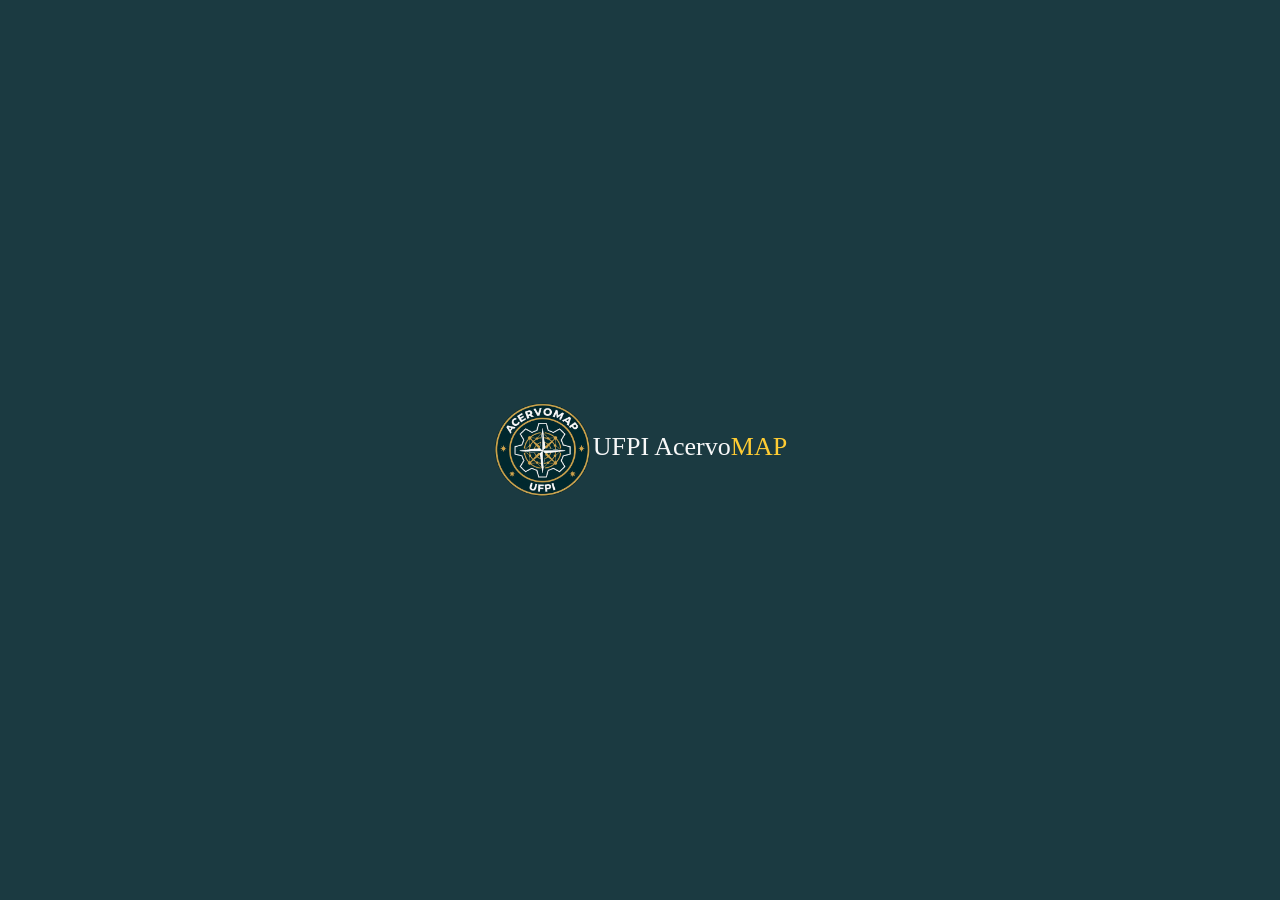
==== index.html @ 3465fde8 "Add files via upload" ====
<!doctype html>
<html lang="en">
    <head>
        <meta charset="utf-8">
        <meta http-equiv="X-UA-Compatible" content="IE=edge">
        <meta name="mobile-web-app-capable" content="yes">
        <meta name="apple-mobile-web-app-capable" content="yes">
        <meta name="viewport" content="width=device-width, initial-scale=1.0">
        <meta name="description" content="AcervoMAP: plataforma web para consulta, visualização e reutilização da produção cartográfica acadêmica da UFPI.">
        <link rel="stylesheet" href="./resources/ol.css">
        <link rel="preload" as="style" href="resources/fontawesome-all.min.css" onload="this.onload=null;this.rel='stylesheet'">
        <link rel="preload" as="style" href="resources/photon-geocoder-autocomplete.min.css" onload="this.onload=null;this.rel='stylesheet'">
        <link rel="stylesheet" href="./resources/ol-layerswitcher.css">
        <link rel="stylesheet" href="./resources/qgis2web.css">
        <link rel="preload" as="style" href="https://cdn.jsdelivr.net/npm/bootstrap@5.3.8/dist/css/bootstrap.min.css" integrity="sha384-sRIl4kxILFvY47J16cr9ZwB07vP4J8+LH7qKQnuqkuIAvNWLzeN8tE5YBujZqJLB" crossorigin="anonymous" onload="this.onload=null;this.rel='stylesheet'">
        <noscript><link rel="stylesheet" href="https://cdn.jsdelivr.net/npm/bootstrap@5.3.8/dist/css/bootstrap.min.css"></noscript>
        <link rel="preload" as="image" href="images/Emblema-AcervoMap-UFPI.webp" fetchpriority="high">
        <style>
        html, body {
            background-color: #ffffff;
        }
        .ol-control > * {
            background-color: #f8f8f8!important;
            color: #444444!important;
            border-radius: 0px;
        }
        .ol-attribution a, .gcd-gl-input::placeholder, .search-layer-input-search::placeholder {
            color: #444444!important;
        }
        .search-layer-input-search {
            background-color: #f8f8f8!important;
        }
        .ol-control > *:focus, .ol-control >*:hover {
            background-color: rgba(248, 248, 248, 0.7)!important;
        } 
        .ol-control {
            background-color: rgba(255,255,255,.4) !important;
            padding: 2px !important;
        } 
        #page-loader {
            position: fixed;
            top: 0;
            left: 0;
            width: 100vw;
            height: 100vh;
            background: #1b3a41;
            display: flex;
            justify-content: center;
            align-items: center;
            z-index: 999999;
            transition: opacity 0.5s ease;
        }

        @keyframes girar {
            from {
                transform: rotate(0deg);
            }
            to {
                transform: rotate(360deg);
            }
        }

        .spinner-logo {
            animation: girar 4s linear infinite;
            object-fit: contain;
        }


        </style>

        <title>UFPI AcervoMAP</title>

        <!-- Coletar Web Vitals  por DebugBear -->
        <script>
            (function(){var d="dbbRum",w=window,o=document,a=addEventListener,c=function(t,p,ax){var e=o.createElement(t);var i=p&&p.length||0;var j=ax&&ax.length||0;while(i--){e[p[i][0]]=p[i][1];}while(j--){e.setAttribute(ax[j][0],ax[j][1]);}o.head.appendChild(e);};w[d]=w[d]||[];
            ["error","unhandledrejection"].forEach(function(t){a(t,function(e){w[d].push([t,e])});});c("link",[["rel","preload"],["as","fetch"],["crossOrigin","anonymous"],["rel","preload"],["as","fetch"],["crossOrigin","anonymous"],["href","https://cdn.debugbear.com/crTSSE0ifDoQ.config.json"]]);c("script",[["async",true],["crossOrigin","anonymous"]],
            [["snippetKey","crTSSE0ifDoQ"],["integrity","sha384-yKrvfR2ibJqC7CE39yyYGHpYscZjDCijwAk4gOkzqrIoIdjUOvB5lRadMf4NLno7"],["src","https://cdn.debugbear.com/rum-1.2.0.js"]]);})()
        </script>


    </head>
    <body>
       <div id="page-loader">
            <img src="images/Emblema-AcervoMap-UFPI.webp" alt="Carregando AcervoMAP" class="spinner-logo" width="100" height="100">
            <div style="display: flex;" class="titulo_pag">
                                <h2 style="color: #f8f8f8;"> UFPI Acervo</h2>
                                <h2 style="color: #FFCC33;"> MAP</h2>
            </div>
        </div>
        <header>
                <div class="cabecalho">
                    <section class="logo">
                        <img src="images/logo.webp" alt="Logo UFPI" class="brasao" width="40" height="40">
                        <img src="images/GeoInova.webp" alt="Logo GeoInova" class="GeoInova" width="50" height="42">
                        <div class="separador-header"></div>
                        <img src="images/Emblema-AcervoMap-UFPI.webp" alt="Logo SIGWeb" width="40" height="40" fetchpriority="high" decoding="async" >
                        <div class="titulo">
                            <div style="display: flex;" class="titulo_pag">
                                <h2> UFPI Acervo</h2>
                                <h2 style="color: #FFCC33;"> MAP</h2>
                            </div>
                            <h4>Engenharia Cartográfica e de Agrimensura</h4>
                        </div>
                        <div class="separador-header"></div>
                        <p class="TCC">Mapeamento do Potencial Geográfico Energético Solar do Piauí</p>
                        
                    </section>
                    <section class="button-inf">
                    <a class="btn-home" href="/Apresentacao/LandingPage.html" title="Voltar a página inicial"><i class="fas fa-home" aria-label="Voltar para a página inicial"></i></a>
                    <button id="btn-ajuda" class="btn-ajuda" data-bs-toggle="modal" data-bs-target="#ajuda" aria-label="menu de ajuda" title="Ajuda"><i class="fa fa-question-circle"></i></button>

                    <!-- https://getbootstrap.com/docs/5.3/components/modal/-->
                    <div class="modal fade" id="ajuda" tabindex="-1"  aria-hidden="true">
                    
                        <div class="modal-dialog modal-dialog-centered modal-dialog-scrollable modal-lg" role="document">
                            <div class="modal-content">
                                <div class="modal-header">
                                    <h4>Ajuda</h4>
                                </div>
                                <div class="modal-body">
                                    <!-- https://getbootstrap.com/docs/5.3/components/navs-tabs/ -->
                                    <nav>
                                        <ul class="nav nav-tabs" id="myTab" role="tablist">
                                            <li class="nav-item" role="presentation">
                                                <button class="nav-link active" id="home-tab" data-bs-toggle="tab" data-bs-target="#home-tab-pane" type="button" role="tab" aria-controls="home-tab-pane" aria-selected="true">Barra de Ferramentas do Mapa</button>
                                            </li>
                                            <li class="nav-item" role="funcionalidades">
                                                <button class="nav-link" id="profile-tab" data-bs-toggle="tab" data-bs-target="#profile-tab-pane" type="button" role="tab" aria-controls="profile-tab-pane" aria-selected="false">Outras Funcionalidades</button>
                                            </li>    
                                        </ul>
                                    </nav>
                                       <div class="tab-content">
                                            <div class="tab-pane fade show active" id="home-tab-pane" role="tabpanel" aria-labelledby="home-tab" tabindex="0">
                    
                                                <div class="barra-ferramentas">
                                                    
                                                    <div class="ferramenta" style="margin-top: 3%;">
                                                        <i class="fas fa-ruler"></i> 
                                                        <span>Medir distâncias e áreas</span>
                                                    </div>
                                                    <div class="ferramenta">
                                                        <i class="fas fa-plus"></i> 
                                                        <span>Zoom in</span>
                                                    </div>
                                                    <div class="ferramenta">
                                                        <i class="fas fa-minus"></i> 
                                                        <span>Zoom out</span>
                                                    </div>
                                                    <div class="ferramenta">
                                                        <i class="fas fa-home"></i> 
                                                        <span>Voltar a página inicial</span>
                                                    </div>
                                                    <div class="ferramenta">
                                                        <img src="/Apresentacao/images/OpenLayers.png" alt="Controle de camadas" loading="lazy">
                                                        <span>Controle de camadas</span>
                                                    </div>

                                                </div>
                                            </div>
                                            <div class="tab-pane fade" id="profile-tab-pane" role="tabpanel" aria-labelledby="profile-tab" tabindex="0">
                                                <nav>
                                                    <ul class="nav nav-tabs" id="myTab" role="tablist">
                                                        <li class="nav-item" role="presentation">
                                                            <button class="nav-link active" id="operacoes-tab" data-bs-toggle="tab" data-bs-target="#operacoes-tab-pane" type="button" role="tab" aria-controls="operacoes-tab-pane" aria-selected="true">Operações sobre Camadas</button>
                                                        </li>
                                                        <li class="nav-item" role="presentation">
                                                            <button class="nav-link" id="submenus-tab" data-bs-toggle="tab" data-bs-target="#submenus-tab-pane" type="button" role="tab" aria-controls="submenus-tab-pane" aria-selected="false">Submenus</button>
                                                        </li>
                                                    </ul>
                                                </nav>
                                            <div class="tab-content">
                                                <div class="tab-pane fade show active" id="operacoes-tab-pane" role="tabpanel" aria-labelledby="operacoes-tab" tabindex="0">
                                                    <img style="width: 100%; height: auto;" src="/Apresentacao/images/Operacoes.png" alt="Menu de operações sobre as camadas" loading="lazy">
                                                    <div class="barra-ferramentas">
                                                    
                                                        <div class="ferramenta" style="margin-top: 3%;">
                                                            <img style="width: 70px; height: auto; border-radius: 0;" src="/Apresentacao/images/metadado.png" alt="Metadado" loading="lazy" aria-hidden="true">
                                                            <span>Exibe o metadado associado à camada</span>
                                                            
                                                        </div>
                                                        <div class="ferramenta">
                                                            <img style="width: 70px; height: auto; border-radius: 0;" src="/Apresentacao/images/download.png" alt="Download" loading="lazy" aria-hidden="true">
                                                            <span>Permite o download em formato GeoTIFF (raster) ou SHP (vetor) da respectiva camada</span>
                                                        </div>
                                                        <div class="ferramenta">
                                                            <img style="width: 70px; height: auto; border-radius: 0;" src="/Apresentacao/images/URL_OGC.png" alt="Metadado" loading="lazy" aria-hidden="true">
                                                            <span>Mostra a URL WMS (raster) ou WFS (vetor) da camada para fins de compartilhamento com outras plataformas</span>
                                                        </div>
                                                        <div class="ferramenta">
                                                            <img style="width: 70px; height: auto; border-radius: 0;" src="/Apresentacao/images/atributos.png" alt="Atributos" loading="lazy" aria-hidden="true">
                                                            <span>Permite consultar os dados alfanuméricos associados às feições geográficas e selecionar registros específicoS</span>
                                                        </div>
                                                        <div class="ferramenta">
                                                            <input style="max-width: 5%;" type="range" min="0" max="0.2" step="0.05" value="0.1">
                                                            <span> Controla a opacidade da camada, permitindo a visualização simultânea de múltiplas camadas</span>
                                                        </div>
                                                    </div>
                                                </div>
                                            </div>
                                            <div class="tab-content">
                                                <div class="tab-pane fade" id="submenus-tab-pane" role="tabpanel" aria-labelledby="submenu-tab" tabindex="0">
        
                                                    <div class="barra-ferramentas">
                                                            <p class="title-submenu">Submenu de Pesquisa</p>
                                                            <span>Este menu apresenta duas opções de pesquisa: <br> No primeiro digite o nome do municipio e ao clicar no botão de pesquisa, o mapa se desloca para a posição do local pesquisado e um marcador é exibido.
                                                            <br> No segundo, insira as coordenadas geográficas em graus decimais e ao clicar no botão de localizar, o mapa se desloca para a posição do local pesquisado e um marcado é exibido.</span>
                                                            </span>
                                                            <img src="/Apresentacao/images/Pesquisa.png" alt="Menu de pesquisa" loading="lazy" aria-hidden="true">
                                                        
                                                            <p class="title-submenu">Submenu de Recorte Espacial</p>
                                                            <span>Este menu apresenta duas opções principais para a extração de dados geoespaciais: <br> 
                                                            1. Desenhar Área: Utilize as ferramentas de desenho disponíveis na interface (como polígonos, linhas ou retângulos) para delimitar o perímetro de interesse diretamente sobre o mapa. Aplique a uma camada cadastrada na pltaforma e receba o recorte em formato GeoTIFF (raster) e GeoPackage (Vetor) <br> </span>
                                                            <img src="/Apresentacao/images/recorte_raster_desenhar.png" alt="Recorte Espacial por Desenho" loading="lazy" aria-hidden="true">

                                                            <span>2. Importar por Arquivo: Envie um arquivo vetorial compatível (como Shapefile, KML ou KMZ) para realizar o recorte dos dados em áreas que interseccionam este arquivo.</span>
                                                            <img src="/Apresentacao/images/Recorte_desenhar.png" alt="Recorte Espacial por Arquivo" loading="lazy" aria-hidden="true">

                                                            <p class="title-submenu">Submenu de Dados Externos</p>
                                                            <span>Permite visualizar fontes de dados externos e geoserviços no portal: <br> 
                                                            Insira o endereço (URL) de serviços compatíveis com padrões WMS para adicionar novas camadas para combiná-las com o acervo da plataforma.</span>
                                                            <span>
                                                                Exemplo de URL compatível: <br> https://geoservicos.inde.gov.br/geoserver/wms?service=WMS&version=1.1.0&request=GetMap&layers=BNDES:AP_2014&styles=&bbox=-74,-34,-27,6&width=297&height=245&tiled<br>=true&srs=EPSG:4326&format=image/png&transparent=true
                                                            </span>
                                                    </div>

                                                    
                                                </div>

                                            </div>
                                            
                                        </div>
                                </div>
                                <div class="modal-footer">
                                    <button type="button" class="btn btn-danger" data-bs-dismiss="modal">Fechar</button>
                                    
                                </div>
                            </div>
                        </div>
                    
                
                </div>
                       
                    </section>
                </div>
            </header>
            <main>
                <nav id="sidebar">
                    <ul>
                        <li> 
                            <a href="#">
                                <img src="images/icons8-pesquisar.svg" alt="Pesquisar" width="24" height="24" style="margin-bottom: 5%;" aria-hidden="true" >
                                <span class="text-menu">Pesquisar </span>
                            </a>
                        </li>
                        <li> 
                            <a href="#">
                                <img src="images/icons8-recortar-100.png" alt="Recorte espacial" width="24" height="24" style="margin-bottom: 5%;" aria-hidden="true">
                                <span class="text-menu">Recorte espacial</span>
                            </a>  
                            
                        </li>
                        <li> 
                            <a href="#">
                                <img src="images/icons8-globo-100.png" alt="Dados externos" width="24" height="24" style="margin-bottom: 5%;" aria-hidden="true">
                                <span class="text-menu">Dados externos</span>
                            </a>
                        </li>
                    </ul>
                </nav>
                <div id="sub-menu-pesquisar" class="sub-menu" style="display: none;">
                        <div class="titulo_sub-menu">
                            <img src="images/icons8-pesquisar-cinza.svg" alt="" style="width: 8%; height: 8%; margin-right: 5%;" loading="lazy" aria-hidden="true">
                            <span style="display: flex; flex-shrink: 1;">Pesquisar </span>
                            <button id="btn-fechar-sub-menu-pesquisar" class="btn-fechar-sub-menu"><img src="images/icons8-fechar-janela-48.png" alt="" aria-label="Fechar sub-menu"></button>
                        </div>
                        <p class="titulo_item_sub-menu">Localização por município ou por coordenadas geográficas <br> <br> Município </p> 
                        <div id="busca-municipio-container">
                        <input id="input-municipio" class="campo" placeholder="Digite o nome do Municipio">
                        <button id="btn-municipio" class="button_campo"> <i class="fa fa-search"></i>
                            <span>Pesquisar </span>
                        </button>
                        </div>                               

                        <div class="separador"></div>

                        <p class="titulo_item_sub-menu">Insira as coordenadas em graus decimais</p>
                        <div class="coordenadas_container">
                            <p class="titulo_item_sub-menu">Latitude</p>
                            <input id="input-lat" class="campo" placeholder="">
                            <p class="titulo_item_sub-menu">Longitude</p>
                            <input id="input-long" class="campo" placeholder="">
                        </div>
                        <button id="btn-localizar" class="button_campo"> <i class="fa fa-map-marker-alt"></i>
                            <span>Localizar</span>
                        </button>
                </div>
                <div id="sub-menu-recorte" class="sub-menu" style="display: none;">
                    <div class="titulo_sub-menu">
                        <img src="images/icons8-recortar-preto.png" alt="" style="width: 8%; height: 8%; margin-right: 5%;" loading="lazy" aria-hidden="true">
                        <span style="display: flex; flex-shrink: 1;">Recorte espacial </span>
                        <button id="btn-fechar-sub-menu-recorte" class="btn-fechar-sub-menu"><img src="images/icons8-fechar-janela-48.png" alt="Botão para fechar" aria-label="fechar" loading="lazy"></button>
                    </div>
                    <p class="titulo_item_sub-menu"><br> Defina uma área de interesse para realizar operações de recorte espacial</p> 
                    <div class="container-tab">
                        <input type="radio" name="slider" id="Desenhar_no_mapa" checked>
                        <input type="radio" name="slider" id="Importar_arquivo">
                        <nav class="tabs">
                            <label for="Desenhar_no_mapa" class="Desenhar_no_mapa">Desenhar</label>
                            <label for="Importar_arquivo" class="Importar_arquivo">Arquivo</label>
                            <div class="slider"></div>
                        </nav>
                        <section class="content-tab">
                            <div class="content content-1">
                                <p class="subtitle_tab"> Escolha a forma e adicione ao mapa</p>
                                <span class="input-group">
                                    <label class="input-group-text" for="forma">Forma:</label>
                                    <select class="form-select" id="forma">
                                        <option value="None">Nenhum</option>
                                        <option value="Circle">Círculo</option>
                                        <option value="Square">Quadrado</option>
                                        <option value="Box">Retângulo</option>
                                        <option value="Star">Estrela</option>
                                        <option value="Poligono">Poligono</option>
                                    </select>
                                    <input class="form-control" type="button" value="Limpar" id="Limpar">
                                </span>
                                <div class="recorte_camada">
                                    <p> Aplicar a uma camada </p> 
                                    <select id="select-recorte" class="campo">
                                        <option value="">Selecione uma camada...</option>
                                    </select>
                                    <button id="btn-executar-recorte" class="button_campo"> <i class="fa fa-cut" aria-hidden="true"></i>  
                                        <span> Recortar </span>
                                </button>
                        </div>
                            </div>
                            <div class="content content-3">
                                <p class="subtitle_tab"> Importe um arquivo de uma área (KMZ, KML ou SHP)</p>
                                <input type="file" id="file-input" accept=".kml,.kmz, .shp, .shx, .prj, .dbf, .cpg">
                                <div class="recorte_camada">
                                    <p> Aplicar a uma camada </p> 
                                    <select id="select-recorte-arquivo" class="campo">
                                        <option value="">Selecione uma camada...</option>
                                    </select>
                                    <button id="btn-executar-recorte-arquivo" class="button_campo"> <i class="fa fa-cut" aria-hidden="true"></i>  
                                        <span> Recortar </span>
                                    </button>
                                </div>
                            </div>
                        </section>
                        
                    </div>

                </div>
                <div id="sub-menu-externo" class="sub-menu" style="display: none;">
                        <div class="titulo_sub-menu">
                            <img src="images/icons8-globo-preto.png" alt="" style="width: 8%; height: 8%; margin-right: 5%;" aria-hidden="true">
                            <span style="display: flex; flex-shrink: 1;"> Dados externos </span>
                            <button id="btn-fechar-sub-menu-externo" class="btn-fechar-sub-menu"><img src="images/icons8-fechar-janela-48.png" alt="Fechar"></button>
                        </div>
                        <p> <br> URL WMS </p> 
                        <input id="input-url-wms" class="campo" placeholder="url wms da camada">
                        <button id="btn-url-wms" class="button_campo" > <i class="fas fa-plus" aria-hidden="true"></i>
                            <span>Adicionar</span>
                        </button>
                        <span style="margin-top: 10px; justify-content: flex-start;">Exemplo de URL compatível: <br> https://geoservicos.inde.gov.br/geoserver/wms?service=WMS&version=1.1.0&request=GetMap&layers<br>=BNDES:AP_2014&styles=&bbox=-74,-34,-27,6&width=2<br>97&height=245&tiled=true&srs=EPSG:4326&format=ima<br>ge/png&transparent=true</span>
                </div>
                <div id="popup-camada-opcoes" class="popup-camada-opcoes" style="display:none">
                    <div class="popup-camada-opcoes-header">
                        <p>Operações sobre a Camada</p>
                        <button id="btn-close-popup-opcao">&times;</button>
                    </div>
                    <div class="popup-camada-opcoes-content">
                        <div class="operacoes">
                            <button id="btn-metadado" title="Exibir Metadados (PDF)"><i class="fas fa-file-pdf" aria-label="Metadado"></i></button>
                            <button id="btn-tabela-atributos" title="Exibir Tabela de Atributos"><i class="fas fa-table" aria-label="Tabela de atributos"></i></button>                      
                            <button id="btn-wms" title="Copiar Link WMS"><i class="fas fa-link" aria-label="Link WMS da camada"></i></button>
                            <button id="btn-wfs" title="Copiar Link WFS"><i class="fas fa-link" aria-label="Link WFS da camada"></i></button>
                            <button id="btn-download-vetor" title="Download Shapefile/GeoPackage"><i class="fas fa-download" aria-label="Download Shapefile/GeoPackage"></i></button>
                            <button id="btn-download-raster" title="Download Geotiff"><i class="fas fa-file-archive" aria-label="Download GeoTIFF"></i></button>
                        </div>
                        <div class="opacidade">
                            <label for="controle-opacidade">Opacidade</label>
                            <input type="range" id="controle-opacidade" min="0" max="1" step="0.05" value="1">
                        </div>
                    </div>
                </div>
                <div id="atributos-container" class="atributos-container" style="display:none;">
                    <div class="atributos-header">
                        <span id="atributos-titulo">Tabela de Atributos</span>
                        <button id="btn-fechar-tabela" class="btn-fechar-tabela">&times;</button>      
                    </div>
                    <div class="atributos-body">
                        <table id="atributos-dados" class="atributos-dados">
                            <thead></thead>
                            <tbody></tbody>
                        </table>
                    </div>
                </div>
                <div id="modal-url-overlay" class="modal-url" style="display: none;">
                    <div class="url-content">
                        <div class="url-header">
                            <span id="url-titulo">URL WMS</span>
                            <button type="button" id="btn-fechar-url" class="btn-fechar-url">&times;</button>
                        </div>
                        <div class="url-body">
                            <input type="text" id="url-copiar" readonly>
                        </div>
                        <div class="modal-url-footer">
                            <button type="button" id="btn-url-copiar" class="btn-url-copiar">Copiar</button>
                        </div>
                    </div>
                </div>
                <div id="map">
                    <img src="images/NorthArrow_02.svg" alt="Norte" class="north-icon">
                    <div id="popup" class="ol-popup">
                        <a href="#" id="popup-closer" class="ol-popup-closer"></a>
                        <div id="popup-content"></div>
                    </div>
                </div>
            </main>  
        <script src="https://cdn.jsdelivr.net/npm/bootstrap@5.3.8/dist/js/bootstrap.bundle.min.js" integrity="sha384-FKyoEForCGlyvwx9Hj09JcYn3nv7wiPVlz7YYwJrWVcXK/BmnVDxM+D2scQbITxI" crossorigin="anonymous"></script>
        <script src="resources/qgis2web_expressions.js" defer></script>
        <script src="./resources/ol.js" defer></script>
        <script src="./resources/ol-layerswitcher.js" defer></script>
        <script src="resources/photon-geocoder-autocomplete.min.js" defer></script>
        <script src="layers/usinas_foto_editado_15.js" defer></script>
        <script>
            // Criação da função TextStyle
            window.createTextStyle = function(feature, resolution, labelText, labelFont, labelFill, placement, bufferColor, bufferWidth) {
                return new ol.style.Text({
                    text: labelText,
                    font: labelFont,
                    fill: new ol.style.Fill({ color: labelFill }),
                    stroke: new ol.style.Stroke({ color: bufferColor, width: bufferWidth }),
                    placement: placement,
                    overflow: true
                });
            };
        </script>       
        <script src="styles/Municipioscomaltopotencialenergticosolar_3_style.js" defer></script><script src="styles/Linhadetransmissoplanejado_11_style.js" defer></script><script src="styles/SubestaesExpansoPlanejada_12_style.js" defer></script><script src="styles/SubestaesBaseExistente_13_style.js" defer></script><script src="styles/Linhadetransmissaoexistente_14_style.js" defer></script><script src="styles/usinas_foto_editado_15_style.js" defer></script><script src="styles/CadastroAmbientalRuralCAR_16_style.js" defer></script><script src="styles/SistemadeGestoFundiriaSIGEF_17_style.js" defer></script><script src="styles/BiomasMAPBIOMAS_18_style.js" defer></script><script src="styles/reasdeconservaoICMBio_20_style.js" defer></script><script src="styles/RedeHidrogrficaANA_22_style.js" defer></script><script src="styles/Piau_27_style.js" defer></script><script src="styles/MunicpiosPiau_28_style.js" defer></script><script src="styles/Brasil_29_style.js" defer></script>
        <script type="module" src="resources/control.MiniMap.js"></script>
        <script>
            function fetchWFSMunicipioscomaltopotencialenergticosolar_3Data(title, callback) {
                var url = "https://geoserver-sigweb.duckdns.org/geoserver/wfs?SERVICE=WFS&VERSION=1.0.0&REQUEST=GetFeature&TYPENAME=sigweb:Municipios_alto_potencial_energético_solar&SRSNAME=EPSG:3857";

                function fetchWithFallback(u) {
                    return fetch(u)
                        .then(function (r) {
                            if (!r.ok) throw new Error("Bad response");
                            return r.text();
                        })
                        .catch(function () {
                            // Fallback AllOrigins
                            return fetch("https://api.allorigins.win/raw?url=" + encodeURIComponent(u))
                                .then(function (r) {
                                    if (!r.ok) throw new Error("Proxy failed");
                                    return r.text();
                                });
                        });
                }

                // Imposta un'icona di caricamento durante il fetch
                lyr_Municipioscomaltopotencialenergticosolar_3.set('title', '<div class="roller-switcher" title="Fetching WFS data"></div> ' + title);
                fetchWithFallback(url)
                    .then(function (response) {
                        if (typeof callback === "function") {
                            lyr_Municipioscomaltopotencialenergticosolar_3.set('title', title);
                            layerSwitcher.renderPanel();
                            callback(null, response); // Pass null as error
                        } else {
                            console.error("Callback not defined.");
                        }
                    })
                    .catch(function (error) {
                        if (typeof callback === "function") {
                            lyr_Municipioscomaltopotencialenergticosolar_3.set('title', '<i class="fa fa-exclamation-triangle" title="Error on fetch data"></i> ' + title);
                            layerSwitcher.renderPanel();
                            callback(error, null); // Pass the error
                        } else {
                            lyr_Municipioscomaltopotencialenergticosolar_3.set('title', '<i class="fa fa-exclamation-triangle" title="Error on fetch data"></i> ' + title);
                            layerSwitcher.renderPanel();
                            console.error("Error fetching Municipioscomaltopotencialenergticosolar_3 data:", error);
                        }
                    });
            }
        </script>
        <script>
            function fetchWFSLinhadetransmissoplanejado_11Data(title, callback) {
                var url = "https://geoserver-sigweb.duckdns.org/geoserver/wfs?SERVICE=WFS&VERSION=1.0.0&REQUEST=GetFeature&TYPENAME=sigweb:Linha_transmissão_planejado&SRSNAME=EPSG:3857";

                function fetchWithFallback(u) {
                    return fetch(u)
                        .then(function (r) {
                            if (!r.ok) throw new Error("Bad response");
                            return r.text();
                        })
                        .catch(function () {
                            // Fallback AllOrigins
                            return fetch("https://api.allorigins.win/raw?url=" + encodeURIComponent(u))
                                .then(function (r) {
                                    if (!r.ok) throw new Error("Proxy failed");
                                    return r.text();
                                });
                        });
                }

                // Imposta un'icona di caricamento durante il fetch
                lyr_Linhadetransmissoplanejado_11.set('title', '<div class="roller-switcher" title="Fetching WFS data"></div> ' + title);
                fetchWithFallback(url)
                    .then(function (response) {
                        if (typeof callback === "function") {
                            lyr_Linhadetransmissoplanejado_11.set('title', title);
                            layerSwitcher.renderPanel();
                            callback(null, response); // Pass null as error
                        } else {
                            console.error("Callback not defined.");
                        }
                    })
                    .catch(function (error) {
                        if (typeof callback === "function") {
                            lyr_Linhadetransmissoplanejado_11.set('title', '<i class="fa fa-exclamation-triangle" title="Error on fetch data"></i> ' + title);
                            layerSwitcher.renderPanel();
                            callback(error, null); // Pass the error
                        } else {
                            lyr_Linhadetransmissoplanejado_11.set('title', '<i class="fa fa-exclamation-triangle" title="Error on fetch data"></i> ' + title);
                            layerSwitcher.renderPanel();
                            console.error("Error fetching Linhadetransmissoplanejado_11 data:", error);
                        }
                    });
            }
        </script>
        <script>
            function fetchWFSSubestaesExpansoPlanejada_12Data(title, callback) {
                var url = "https://geoserver-sigweb.duckdns.org/geoserver/wfs?SERVICE=WFS&VERSION=1.0.0&REQUEST=GetFeature&TYPENAME=sigweb:Subestações_Expansão_Planejada&SRSNAME=EPSG:3857";

                function fetchWithFallback(u) {
                    return fetch(u)
                        .then(function (r) {
                            if (!r.ok) throw new Error("Bad response");
                            return r.text();
                        })
                        .catch(function () {
                            // Fallback AllOrigins
                            return fetch("https://api.allorigins.win/raw?url=" + encodeURIComponent(u))
                                .then(function (r) {
                                    if (!r.ok) throw new Error("Proxy failed");
                                    return r.text();
                                });
                        });
                }

                // Imposta un'icona di caricamento durante il fetch
                lyr_SubestaesExpansoPlanejada_12.set('title', '<div class="roller-switcher" title="Fetching WFS data"></div> ' + title);
                fetchWithFallback(url)
                    .then(function (response) {
                        if (typeof callback === "function") {
                            lyr_SubestaesExpansoPlanejada_12.set('title', title);
                            layerSwitcher.renderPanel();
                            callback(null, response); // Pass null as error
                        } else {
                            console.error("Callback not defined.");
                        }
                    })
                    .catch(function (error) {
                        if (typeof callback === "function") {
                            lyr_SubestaesExpansoPlanejada_12.set('title', '<i class="fa fa-exclamation-triangle" title="Error on fetch data"></i> ' + title);
                            layerSwitcher.renderPanel();
                            callback(error, null); // Pass the error
                        } else {
                            lyr_SubestaesExpansoPlanejada_12.set('title', '<i class="fa fa-exclamation-triangle" title="Error on fetch data"></i> ' + title);
                            layerSwitcher.renderPanel();
                            console.error("Error fetching SubestaesExpansoPlanejada_12 data:", error);
                        }
                    });
            }
        </script>
        <script>
            function fetchWFSSubestaesBaseExistente_13Data(title, callback) {
                var url = "https://geoserver-sigweb.duckdns.org/geoserver/wfs?SERVICE=WFS&VERSION=1.0.0&REQUEST=GetFeature&TYPENAME=sigweb:Subestações_Base_Existente&SRSNAME=EPSG:3857";

                function fetchWithFallback(u) {
                    return fetch(u)
                        .then(function (r) {
                            if (!r.ok) throw new Error("Bad response");
                            return r.text();
                        })
                        .catch(function () {
                            // Fallback AllOrigins
                            return fetch("https://api.allorigins.win/raw?url=" + encodeURIComponent(u))
                                .then(function (r) {
                                    if (!r.ok) throw new Error("Proxy failed");
                                    return r.text();
                                });
                        });
                }

                // Imposta un'icona di caricamento durante il fetch
                lyr_SubestaesBaseExistente_13.set('title', '<div class="roller-switcher" title="Fetching WFS data"></div> ' + title);
                fetchWithFallback(url)
                    .then(function (response) {
                        if (typeof callback === "function") {
                            lyr_SubestaesBaseExistente_13.set('title', title);
                            layerSwitcher.renderPanel();
                            callback(null, response); // Pass null as error
                        } else {
                            console.error("Callback not defined.");
                        }
                    })
                    .catch(function (error) {
                        if (typeof callback === "function") {
                            lyr_SubestaesBaseExistente_13.set('title', '<i class="fa fa-exclamation-triangle" title="Error on fetch data"></i> ' + title);
                            layerSwitcher.renderPanel();
                            callback(error, null); // Pass the error
                        } else {
                            lyr_SubestaesBaseExistente_13.set('title', '<i class="fa fa-exclamation-triangle" title="Error on fetch data"></i> ' + title);
                            layerSwitcher.renderPanel();
                            console.error("Error fetching SubestaesBaseExistente_13 data:", error);
                        }
                    });
            }
        </script>
        <script>
            function fetchWFSLinhadetransmissaoexistente_14Data(title, callback) {
                var url = "https://geoserver-sigweb.duckdns.org/geoserver/wfs?SERVICE=WFS&VERSION=1.0.0&REQUEST=GetFeature&TYPENAME=sigweb:Linha_transmissao_existente&SRSNAME=EPSG:3857";

                function fetchWithFallback(u) {
                    return fetch(u)
                        .then(function (r) {
                            if (!r.ok) throw new Error("Bad response");
                            return r.text();
                        })
                        .catch(function () {
                            // Fallback AllOrigins
                            return fetch("https://api.allorigins.win/raw?url=" + encodeURIComponent(u))
                                .then(function (r) {
                                    if (!r.ok) throw new Error("Proxy failed");
                                    return r.text();
                                });
                        });
                }

                // Imposta un'icona di caricamento durante il fetch
                lyr_Linhadetransmissaoexistente_14.set('title', '<div class="roller-switcher" title="Fetching WFS data"></div> ' + title);
                fetchWithFallback(url)
                    .then(function (response) {
                        if (typeof callback === "function") {
                            lyr_Linhadetransmissaoexistente_14.set('title', title);
                            layerSwitcher.renderPanel();
                            callback(null, response); // Pass null as error
                        } else {
                            console.error("Callback not defined.");
                        }
                    })
                    .catch(function (error) {
                        if (typeof callback === "function") {
                            lyr_Linhadetransmissaoexistente_14.set('title', '<i class="fa fa-exclamation-triangle" title="Error on fetch data"></i> ' + title);
                            layerSwitcher.renderPanel();
                            callback(error, null); // Pass the error
                        } else {
                            lyr_Linhadetransmissaoexistente_14.set('title', '<i class="fa fa-exclamation-triangle" title="Error on fetch data"></i> ' + title);
                            layerSwitcher.renderPanel();
                            console.error("Error fetching Linhadetransmissaoexistente_14 data:", error);
                        }
                    });
            }
        </script>

        <!-- ----------------------------------------
        CADASTRO AMBIENTAL RURAL (CAR)
        -------------------------------------------- -->
         <script>
            function fetchWFSCadastroAmbientalRuralCAR_16Data(title, callback) {
                var url = "https://geoserver-sigweb.duckdns.org/geoserver/wfs?SERVICE=WFS&VERSION=1.0.0&REQUEST=GetFeature&TYPENAME=sigweb:Cadastro_Ambiental_Rural&SRSNAME=EPSG:3857";

                function fetchWithFallback(u) {
                    return fetch(u)
                        .then(function (r) {
                            if (!r.ok) throw new Error("Bad response");
                            return r.text();
                        })
                        .catch(function () {
                            // Fallback AllOrigins
                            return fetch("https://api.allorigins.win/raw?url=" + encodeURIComponent(u))
                                .then(function (r) {
                                    if (!r.ok) throw new Error("Proxy failed");
                                    return r.text();
                                });
                        });
                }

                // Imposta un'icona di caricamento durante il fetch
                lyr_CadastroAmbientalRuralCAR_16.set('title', '<div class="roller-switcher" title="Fetching WFS data"></div> ' + title);
                fetchWithFallback(url)
                    .then(function (response) {
                        if (typeof callback === "function") {
                            lyr_CadastroAmbientalRuralCAR_16.set('title', title);
                            layerSwitcher.renderPanel();
                            callback(null, response); // Pass null as error
                        } else {
                            console.error("Callback not defined.");
                        }
                    })
                    .catch(function (error) {
                        if (typeof callback === "function") {
                            lyr_CadastroAmbientalRuralCAR_16.set('title', '<i class="fa fa-exclamation-triangle" title="Error on fetch data"></i> ' + title);
                            layerSwitcher.renderPanel();
                            callback(error, null); // Pass the error
                        } else {
                            lyr_CadastroAmbientalRuralCAR_16.set('title', '<i class="fa fa-exclamation-triangle" title="Error on fetch data"></i> ' + title);
                            layerSwitcher.renderPanel();
                            console.error("Error fetching CadastroAmbientalRuralCAR_16 data:", error);
                        }
                    });
            }
        </script> 

        <!--
        -------------------------------------------------
        SIGEF
        ----------------------------------------------- -->
        <script>
            function fetchWFSSistemadeGestoFundiriaSIGEF_17Data(title, callback) {
                var url = "https://geoserver-sigweb.duckdns.org/geoserver/wfs?SERVICE=WFS&VERSION=1.0.0&REQUEST=GetFeature&TYPENAME=sigweb:Sistema_de_Gestao_Fundiaria&SRSNAME=EPSG:3857";

                function fetchWithFallback(u) {
                    return fetch(u)
                        .then(function (r) {
                            if (!r.ok) throw new Error("Bad response");
                            return r.text();
                        })
                        .catch(function () {
                            // Fallback AllOrigins
                            return fetch("https://api.allorigins.win/raw?url=" + encodeURIComponent(u))
                                .then(function (r) {
                                    if (!r.ok) throw new Error("Proxy failed");
                                    return r.text();
                                });
                        });
                }

                // Imposta un'icona di caricamento durante il fetch
                lyr_SistemadeGestoFundiriaSIGEF_17.set('title', '<div class="roller-switcher" title="Fetching WFS data"></div> ' + title);
                fetchWithFallback(url)
                    .then(function (response) {
                        if (typeof callback === "function") {
                            lyr_SistemadeGestoFundiriaSIGEF_17.set('title', title);
                            layerSwitcher.renderPanel();
                            callback(null, response); // Pass null as error
                        } else {
                            console.error("Callback not defined.");
                        }
                    })
                    .catch(function (error) {
                        if (typeof callback === "function") {
                            lyr_SistemadeGestoFundiriaSIGEF_17.set('title', '<i class="fa fa-exclamation-triangle" title="Error on fetch data"></i> ' + title);
                            layerSwitcher.renderPanel();
                            callback(error, null); // Pass the error
                        } else {
                            lyr_SistemadeGestoFundiriaSIGEF_17.set('title', '<i class="fa fa-exclamation-triangle" title="Error on fetch data"></i> ' + title);
                            layerSwitcher.renderPanel();
                            console.error("Error fetching SistemadeGestoFundiriaSIGEF_17 data:", error);
                        }
                    });
            }
        </script> 
        <script>
            function fetchWFSBiomasMAPBIOMAS_18Data(title, callback) {
                var url = "https://geoserver-sigweb.duckdns.org/geoserver/wfs?SERVICE=WFS&VERSION=1.0.0&REQUEST=GetFeature&TYPENAME=sigweb:Biomas_mapbiomas&SRSNAME=EPSG:3857";

                function fetchWithFallback(u) {
                    return fetch(u)
                        .then(function (r) {
                            if (!r.ok) throw new Error("Bad response");
                            return r.text();
                        })
                        .catch(function () {
                            // Fallback AllOrigins
                            return fetch("https://api.allorigins.win/raw?url=" + encodeURIComponent(u))
                                .then(function (r) {
                                    if (!r.ok) throw new Error("Proxy failed");
                                    return r.text();
                                });
                        });
                }

                // Imposta un'icona di caricamento durante il fetch
                lyr_BiomasMAPBIOMAS_18.set('title', '<div class="roller-switcher" title="Fetching WFS data"></div> ' + title);
                fetchWithFallback(url)
                    .then(function (response) {
                        if (typeof callback === "function") {
                            lyr_BiomasMAPBIOMAS_18.set('title', title);
                            layerSwitcher.renderPanel();
                            callback(null, response); // Pass null as error
                        } else {
                            console.error("Callback not defined.");
                        }
                    })
                    .catch(function (error) {
                        if (typeof callback === "function") {
                            lyr_BiomasMAPBIOMAS_18.set('title', '<i class="fa fa-exclamation-triangle" title="Error on fetch data"></i> ' + title);
                            layerSwitcher.renderPanel();
                            callback(error, null); // Pass the error
                        } else {
                            lyr_BiomasMAPBIOMAS_18.set('title', '<i class="fa fa-exclamation-triangle" title="Error on fetch data"></i> ' + title);
                            layerSwitcher.renderPanel();
                            console.error("Error fetching BiomasMAPBIOMAS_18 data:", error);
                        }
                    });
            }
        </script>
        <script>
            function fetchWFSreasdeconservaoICMBio_20Data(title, callback) {
                var url = "https://geoserver-sigweb.duckdns.org/geoserver/wfs?SERVICE=WFS&VERSION=1.0.0&REQUEST=GetFeature&TYPENAME=sigweb:areas_de_conservacao&SRSNAME=EPSG:3857";

                function fetchWithFallback(u) {
                    return fetch(u)
                        .then(function (r) {
                            if (!r.ok) throw new Error("Bad response");
                            return r.text();
                        })
                        .catch(function () {
                            // Fallback AllOrigins
                            return fetch("https://api.allorigins.win/raw?url=" + encodeURIComponent(u))
                                .then(function (r) {
                                    if (!r.ok) throw new Error("Proxy failed");
                                    return r.text();
                                });
                        });
                }

                // Imposta un'icona di caricamento durante il fetch
                lyr_reasdeconservaoICMBio_20.set('title', '<div class="roller-switcher" title="Fetching WFS data"></div> ' + title);
                fetchWithFallback(url)
                    .then(function (response) {
                        if (typeof callback === "function") {
                            lyr_reasdeconservaoICMBio_20.set('title', title);
                            layerSwitcher.renderPanel();
                            callback(null, response); // Pass null as error
                        } else {
                            console.error("Callback not defined.");
                        }
                    })
                    .catch(function (error) {
                        if (typeof callback === "function") {
                            lyr_reasdeconservaoICMBio_20.set('title', '<i class="fa fa-exclamation-triangle" title="Error on fetch data"></i> ' + title);
                            layerSwitcher.renderPanel();
                            callback(error, null); // Pass the error
                        } else {
                            lyr_reasdeconservaoICMBio_20.set('title', '<i class="fa fa-exclamation-triangle" title="Error on fetch data"></i> ' + title);
                            layerSwitcher.renderPanel();
                            console.error("Error fetching reasdeconservaoICMBio_20 data:", error);
                        }
                    });
            }
        </script>
        <script>
            function fetchWFSRedeHidrogrficaANA_22Data(title, callback) {
                var url = "https://geoserver-sigweb.duckdns.org/geoserver/wfs?SERVICE=WFS&VERSION=1.0.0&REQUEST=GetFeature&TYPENAME=sigweb:Rede_Hidrografica&SRSNAME=EPSG:3857";

                function fetchWithFallback(u) {
                    return fetch(u)
                        .then(function (r) {
                            if (!r.ok) throw new Error("Bad response");
                            return r.text();
                        })
                        .catch(function () {
                            // Fallback AllOrigins
                            return fetch("https://api.allorigins.win/raw?url=" + encodeURIComponent(u))
                                .then(function (r) {
                                    if (!r.ok) throw new Error("Proxy failed");
                                    return r.text();
                                });
                        });
                }

                // Imposta un'icona di caricamento durante il fetch
                lyr_RedeHidrogrficaANA_22.set('title', '<div class="roller-switcher" title="Fetching WFS data"></div> ' + title);
                fetchWithFallback(url)
                    .then(function (response) {
                        if (typeof callback === "function") {
                            lyr_RedeHidrogrficaANA_22.set('title', title);
                            layerSwitcher.renderPanel();
                            callback(null, response); // Pass null as error
                        } else {
                            console.error("Callback not defined.");
                        }
                    })
                    .catch(function (error) {
                        if (typeof callback === "function") {
                            lyr_RedeHidrogrficaANA_22.set('title', '<i class="fa fa-exclamation-triangle" title="Error on fetch data"></i> ' + title);
                            layerSwitcher.renderPanel();
                            callback(error, null); // Pass the error
                        } else {
                            lyr_RedeHidrogrficaANA_22.set('title', '<i class="fa fa-exclamation-triangle" title="Error on fetch data"></i> ' + title);
                            layerSwitcher.renderPanel();
                            console.error("Error fetching RedeHidrogrficaANA_22 data:", error);
                        }
                    });
            }
        </script>
       <script>
            function fetchWFSPiau_27Data(title, callback) {
                var url = "https://geoserver-sigweb.duckdns.org/geoserver/wfs?SERVICE=WFS&VERSION=1.1.0&REQUEST=GetFeature&TYPENAME=sigweb:Piauí&SRSNAME=EPSG:4326&outputFormat=application/json";

                function fetchWithFallback(u) {
                    return fetch(u)
                        .then(function (r) {
                            if (!r.ok) throw new Error("Bad response");
                            return r.text();
                        })
                        .catch(function () {
                            // Fallback AllOrigins
                            return fetch("https://api.allorigins.win/raw?url=" + encodeURIComponent(u))
                                .then(function (r) {
                                    if (!r.ok) throw new Error("Proxy failed");
                                    return r.text();
                                });
                        });
                }

                // Ícone de carregamento durante o fetch
                lyr_Piau_27.set('title', '<div class="roller-switcher" title="Fetching WFS data"></div> ' + title);
                fetchWithFallback(url)
                    .then(function (response) {
                        if (typeof callback === "function") {
                            lyr_Piau_27.set('title', title);
                            layerSwitcher.renderPanel(); 
                            callback(null, response);
                        } else {
                            console.error("Callback not defined.");
                        }
                    })
                    .catch(function (error) {
                        lyr_Piau_27.set('title', '<i class="fa fa-exclamation-triangle" title="Error on fetch data"></i> ' + title);
                        layerSwitcher.renderPanel();
                        if (typeof callback === "function") {
                            callback(error, null);
                        } else {
                            console.error("Error fetching Piau_27 data:", error);
                        }
                    });
            }
        </script> 
        
        <script>
            function fetchWFSMunicpiosPiau_28Data(title, callback) {
                var url = "https://geoserver-sigweb.duckdns.org/geoserver/wfs?SERVICE=WFS&VERSION=1.1.0&REQUEST=GetFeature&TYPENAME=sigweb:Municipios_do_Piaui&SRSNAME=EPSG:4326&outputFormat=application/json";

                function fetchWithFallback(u) {
                    return fetch(u)
                        .then(function (r) {
                            if (!r.ok) throw new Error("Bad response");
                            return r.text();
                        })
                        .catch(function () {
                            // Fallback AllOrigins
                            return fetch("https://api.allorigins.win/raw?url=" + encodeURIComponent(u))
                                .then(function (r) {
                                    if (!r.ok) throw new Error("Proxy failed");
                                    return r.text();
                                });
                        });
                }

                // Imposta un'icona di caricamento durante il fetch
                lyr_MunicpiosPiau_28.set('title', '<div class="roller-switcher" title="Fetching WFS data"></div> ' + title);
                fetchWithFallback(url)
                    .then(function (response) {
                        if (typeof callback === "function") {
                            lyr_MunicpiosPiau_28.set('title', title);
                            layerSwitcher.renderPanel();
                            callback(null, response); // Pass null as error
                        } else {
                            console.error("Callback not defined.");
                        }
                    })
                    .catch(function (error) {
                        if (typeof callback === "function") {
                            lyr_MunicpiosPiau_28.set('title', '<i class="fa fa-exclamation-triangle" title="Error on fetch data"></i> ' + title);
                            layerSwitcher.renderPanel();
                            callback(error, null); // Pass the error
                        } else {
                            lyr_MunicpiosPiau_28.set('title', '<i class="fa fa-exclamation-triangle" title="Error on fetch data"></i> ' + title);
                            layerSwitcher.renderPanel();
                            console.error("Error fetching MunicpiosPiau_28 data:", error);
                        }
                    });
            }
        </script>
    
       <script>
            function fetchWFSBrasil_29Data(title, callback) {
                var url = "https://geoserver-sigweb.duckdns.org/geoserver/wfs?SERVICE=WFS&VERSION=1.1.0&REQUEST=GetFeature&TYPENAME=sigweb:Brasil&SRSNAME=EPSG:4326&outputFormat=application/json";

                function fetchWithFallback(u) {
                    return fetch(u)
                        .then(function (r) {
                            if (!r.ok) throw new Error("Bad response");
                            return r.text();
                        })
                        .catch(function () {
                            return fetch("https://api.allorigins.win/raw?url=" + encodeURIComponent(u))
                                .then(function (r) {
                                    if (!r.ok) throw new Error("Proxy failed");
                                    return r.text();
                                });
                        });
                }

                lyr_Brasil_29.set('title', '<div class="roller-switcher" title="Fetching WFS data"></div> ' + title);
                fetchWithFallback(url)
                    .then(function (response) {
                        if (typeof callback === "function") {
                            lyr_Brasil_29.set('title', title);
                            layerSwitcher.renderPanel();
                            callback(null, response);
                        }
                    })
                    .catch(function (error) {
                        lyr_Brasil_29.set('title', '<i class="fa fa-exclamation-triangle" title="Error on fetch data"></i> ' + title);
                        layerSwitcher.renderPanel();
                        if (typeof callback === "function") {
                            callback(error, null);
                        } else {
                            console.error("Error fetching Brasil_29 data:", error);
                        }
                    });
            }
        </script>
        <script src="./layers/layers.js" type="text/javascript" defer></script> 
        <script src="./resources/Autolinker.min.js" defer></script>
        <script src="./resources/qgis2web.js" defer></script> 
        <script src="https://cdnjs.cloudflare.com/ajax/libs/jszip/3.10.1/jszip.min.js"></script>
        <script src="https://cdn.jsdelivr.net/npm/geotiff@2/dist/geotiff.bundle.js"></script>
        <script src="https://unpkg.com/shpjs@latest/dist/shp.js" defer></script>
        <script src="https://cdn.jsdelivr.net/npm/geotiff@2.1.3/dist/geotiff.min.js"></script>
        <script>
            document.addEventListener('DOMContentLoaded', function() {
    // Tempo máximo de segurança caso o GeoServer demore a responder na web
                const tempoLimiteSeguranca = setTimeout(function() {
                    liberarInterface();
                }, 6000);

                if (typeof map !== 'undefined' && map !== null) {
                    sincronizarCarregamentoWeb(tempoLimiteSeguranca);
                } else {
                    let tentativas = 0;
                    const checarMapa = setInterval(function() {
                        tentativas++;
                        if (typeof map !== 'undefined' && map !== null) {
                            clearInterval(checarMapa);
                            sincronizarCarregamentoWeb(tempoLimiteSeguranca);
                        } else if (tentativas > 40) { 
                            clearInterval(checarMapa);
                            liberarInterface();
                        }
                    }, 100);
                }
            });

            function sincronizarCarregamentoWeb(timeoutId) {
                let liberado = false;

                function finalizarCarga() {
                    if (liberado) return;
                    liberado = true;
                    clearTimeout(timeoutId);
                    
                    setTimeout(function() {
                        liberarInterface();
                    }, 300);
                }

                // O OpenLayers dispara 'rendercomplete' apenas quando a camada e o canvas estão 100% prontos
                map.once('rendercomplete', function() {
                    finalizarCarga();
                });
            }

            function liberarInterface() {
                const loader = document.getElementById('page-loader');
                if (loader && loader.style.display !== 'none') {
                    loader.style.opacity = '0';
                    setTimeout(function() {
                        loader.style.display = 'none';
                    }, 500);
                }
            }
        </script>
    </body>
</html>
---- resources/qgis2web.css ----
html, body {
    height: 100%;
    padding: 0;
    width: 100%;
    margin: 0;
    font-family: 'Times New Roman', Times, serif !important;
    font-size: small;
}

main{
    display: flex !important;
    width: 100% !important;
    height: 93.4% !important;
    box-sizing: border-box;
}

#map {
    width: 100% !important;
    height: 100%;
    display: flex;
    box-sizing: border-box !important;
    
}

.ol-custom-overviewmap,
.ol-custom-overviewmap.ol-uncollapsible {
        position: absolute !important;    
        bottom: 5%;
        left: auto !important;
        right: 1%;
         contain: layout style;
}

.ol-custom-overviewmap:not(.ol-collapsed)  {
        border: 1px solid black;
        background: white;
         contain: layout style;
}

.ol-custom-overviewmap .ol-overviewmap-map {
        border: none;
        width: 300px;
         contain: layout style;
}

.ol-custom-overviewmap .ol-overviewmap-box {
        border: 1.5px solid red;
         contain: layout style;
}

.ol-custom-overviewmap:not(.ol-collapsed) button{
        bottom: auto;
        left: auto;
        right: 1px;
        top: 1px;
        contain: layout style;
}

.north-icon { 
    position: absolute;
    bottom: 8%;       
    left: 6.2%;         
    width: 2.5%;        
    height: auto;
    z-index: 1000;      
    pointer-events: none; 
    background: transparent;
    margin: 0;
}
header {
    width: 100%;
    background: #1b3a41;
    border-bottom: 1px solid rgba(255, 255, 255, 0.08);
    color: #fff;
    height: 6.5%;
}

.cabecalho {
    display: flex;
    justify-content: space-between;
    align-items: center;
    height: 100%;
    padding: 0 10px;
}

.logo {
    display: flex;
    align-items: center;
    gap: 12px;
}

.brasao {
    margin-left: 5px;
    object-fit: contain;
}

.GeoInova {
    background: #fff; 
    border-radius: 8px; 
    padding: 2px 6px; 
    object-fit: contain;
}

.separador-header {
    width: 1px;   
    height: 35px;       
    background-color: rgba(255, 255, 255, 0.2); 
    margin: 0 5px;
}

.titulo {
    display: flex;
    flex-direction: column;
    justify-content: center;
}

.logo p {
    display: flex;
    flex-direction: column;
    margin: 0;
    align-items: center;
    font-size: 15px;
}

.logo h2 {
    margin: 0;
    font-size: 18px;
}

.logo h4 {
    margin: 0;
    display: flex;
    justify-content: center;
    font-style: italic;
    color: #b5b9b9;
    font-size: 11px;
}

.button-inf {
    display: flex;
    align-items: center;
    justify-content: flex-end;
    gap: 12px;
    margin-left: auto;
    height: 100%;
    padding-right: 10px;
    flex-shrink: 0;
}

.btn-home,
.btn-ajuda {
    display: flex;
    align-items: center;
    justify-content: center;
    flex-wrap: nowrap;
    white-space: nowrap;
    width: 34px;
    height: 34px;
    gap: 6px;
    margin: 0;
    padding: 6px 12px;
    background: transparent;
    color: #fff;
    border: 1px solid rgba(255, 255, 255, 0.25);
    border-radius: 8px;
    font-size: 13px;
    cursor: pointer;
    transition: 0.5s;
}

.btn-sobre:hover, .btn-ajuda:hover {
    background: rgba(255,255,255,0.08);
}

.btn-ajuda img {
    width: 18px;
    height: 18px;
    flex-shrink: 0;
}

.modal-header {
    color: #444444;
}
.barra-ferramentas{
    display: flex;
    flex-direction: column;
    width: 100%;
    height: auto;
    gap:10px;
}
.ferramenta{
    display: flex;
    gap:15px;
    align-items: center;
    margin: 1%;
    font-size: 16px !important;
    color:  #1f424a;
}
.ferramenta i {
    font-size: 20px !important;
    width: 32px; 
    text-align: center;
    color: #216272;
}

.ferramenta img{
    width: 32px;
    height: 32px;
    object-fit: contain;
    border-radius: 50%;
}
.title-submenu{
    font-size: 14px !important;
    color: #1f424a;
    font-weight: bold;
    margin-top: 3%;
}
#sidebar{
    display: flex;
    flex-direction: column;
    width:4%;
    height: auto;
    background: #1f424a;
}
#sidebar ul {
    width: 100%;
    padding: 0;
    margin: 0;
    list-style: none;
    box-sizing: border-box;
}

#sidebar ul li {
    list-style: none;
    align-items: center;
}

#sidebar ul li, nav#sidebar li {
    min-height: 48px !important;
    box-sizing: border-box;
}

#sidebar ul li a {
    display: flex;
    flex-direction: column;
    align-items: center;
    margin: 10%;
    margin-bottom: 25%;
    box-sizing: border-box;
    padding: 10% 0% 0% 2%;
    color: #fff;
    background-color: transparent;
    border-radius: 8px;
    text-decoration: none;
    transition: 0.5s;
    text-align: center;
}
#sidebar ul > li a:hover,
#sidebar ul li.active > a{
    background:rgba(255,255,255,0.08);
}
#sidebar ul li.active > a{
    background-color: #3D6E7A;
}
#sidebar ul li .text-menu{
    font-size: 70% !important;
    margin-bottom: 5%;
}
.sub-menu{
    padding: 1.5% 0.1% 0% 1.5%;  
    text-align: start;
    background-color: #f8f8f8e8;
    width: 20%;
}
.ol-overlaycontainer-stopevent {
    position: absolute !important;
    top: 0 !important;
    left: 0 !important;
    width: 100% !important;
    height: 100% !important;
    pointer-events: none;
    contain: layout size style; /* Força o navegador a calcular o layout de forma independente */
}


#sidebar img, .sidebar img, .sub-menu img, nav img {
    width: 24px !important;
    height: 24px !important;
    min-width: 24px !important;
    min-height: 24px !important;
    max-width: 24px !important;
    max-height: 24px !important;
    object-fit: contain;
}


/* 3. Aplica o mesmo rigor de tamanho fixo dos elementos do mobile aos menus do desktop */
#sidebar, .sidebar {
    contain: layout style;
}

#sidebar ul li, .sidebar ul li, .sub-menu li {
    min-height: 44px !important;
    height: 44px !important;
    box-sizing: border-box;
    contain: layout;
}

/* 4. Trava a geometria dos rótulos e ícones para o navegador reservar o espaço exato */
span.text-menu {
    display: inline-block !important;
    line-height: normal !important;
    white-space: nowrap;
}

#sidebar img, .sidebar img, .sub-menu img {
    width: 24px !important;
    height: 24px !important;
    min-width: 24px !important;
    min-height: 24px !important;
    object-fit: contain;
}
.titulo_sub-menu{
    display: flex;
    align-items: center;
    color:#1f424a;
    font-size: 150% !important;
}
.titulo_item_sub-menu{
    display: flex;
    align-items: center;
    color: #2d3a3d;
    font-size: 100% !important;
}

.btn-fechar-sub-menu{
    background: transparent;
    border: none;
    cursor: pointer;
    margin-left: auto;
    padding: 0;
}

.btn-fechar-sub-menu img{
    width: 40%;
    height: 35%;
}

.campo{
    width: 85%;
    margin: 0;
    border: 1px solid #DCE1DF;
    border-radius: 4px;
    padding: 5%;
    font-size: 80%;
    background-color: #F5F6F5;
}

.button_campo{
    margin-top: 5%;
    width: 95%;
    padding: 3%;
    gap: 5%;
    color: #fff;
    font-family: 'Times New Roman', Times, serif;
    display: flex;
    justify-content: center;
    align-items: center;
    background-color: rgb(21,49,56);
    border: 1.5px solid rgba(255,255,255,0.08);
    border-radius: 4px;
    transition: 0.5s;
    cursor: pointer;
}

.button_campo:hover{
    background: #1f424a;
}
.separador{
    height:1px;
    background: #DCE1DF;
    margin:16px 0;
}
.coordenadas_container{
    display:grid;
    grid-template-columns: 65px minmax(0, 1fr);
    gap: 8%;
    margin-bottom: 3%;
    align-items: center;
}
.coordenadas_container input{
    width: 75%;
}

.container-tab {
    width: 100%;
    display: flex;
    flex-direction: column;
    align-items: center;
    justify-content: flex-start;
    padding: 5%;
    box-sizing: border-box;
}

.container-tab nav {
    position: relative;
    width: 100%;
    height: auto;
    display: flex;
    justify-content: center;
    align-items: stretch;
    margin-bottom: 0;
    border-bottom: 2px solid silver;
}

.container-tab nav::after {
    content: none;
}

.container-tab nav label {
    position: relative;
    cursor: pointer;
    display: flex;
    flex: 1;
    align-items: center;
    justify-content: center;
    min-width: 0;
    width: 100%;
    margin: 0;
    padding: 10px 2px 6px 2px;
    box-sizing: border-box;
    text-align: center;
    font-weight: bold;
    line-height: 1.3;
    font-size: 95%;
    color: #1c293a;
    transition: all 0.3s ease;
    z-index: 1;
}

#Adicionar_por_coordenadas:checked ~ nav label .Desenhar_no_mapa,
#Adicionar_por_coordenadas:checked ~ nav label .Adicionar_por_coordenadas,
#Adicionar_por_coordenadas:checked ~ nav label .Importar_arquivo {
    color: #28304b;
}

input[type="radio"] {
    display: none;
}

.container-tab nav .slider {
    position: absolute;
    width: 50%;
    height: 3px;
    left: 0;
    bottom: -2px;
    background-color: #3D6E7A;
    border-radius: 5px;
    transition: all 0.3s ease;
    z-index: 1;
}

#Adicionar_por_coordenadas:checked ~ nav .slider {
    left: 50%;
}

#Importar_arquivo:checked ~ nav .slider {
    left: 50%;
}

section .content-tab{
    filter: blur(0.3px);
    width: 100%;
    display:flex;
    align-items: center;
    justify-content: center;
}

section .content{
    display: none;
    margin-bottom: 5%;
    font-size: 110%;
}
.subtitle_tab{
    margin: 5% 0 10% 0;
    color: #3D6E7A;
    
}

#Desenhar_no_mapa:checked ~ section .content-1{
    display: block;
}

#Adicionar_por_coordenadas:checked ~ section .content-2{
    display: block; 
}

#Importar_arquivo:checked ~ section .content-3{
    display: block; 
}

.recorte_camada{
    display: flex;
    flex-direction: column;
    align-items: center;
    justify-content: flex-start;
    width: 100%;
    color: #3D6E7A;
    text-align: start;
    padding: 5%;
}
.recorte_camada p{
    font-size: 120%;
    margin-bottom: 5%;
}
#select-recorte, 
#select-recorte-arquivo {
    height: 36px; 
    width: 90%;
    padding: 5px 10px;
    box-sizing: border-box;
    text-overflow: ellipsis;
    overflow: hidden;
    white-space: nowrap;
}
#select-recorte option, 
#select-recorte-arquivo option {
    padding: 6px 10px;
}
#select-recorte {
    text-overflow: ellipsis;
    overflow: hidden;
    white-space: nowrap;
    box-sizing: border-box;
}

.recorte_camada {
    display: flex;
    flex-direction: column;
    gap: 12px;
    padding: 10px;
    height: 50%;
}

.ol-control {
	clear: both;
	box-shadow: 0 3px 14px rgba(0, 0, 0, 0.4);
}

.ol-selectable {
	z-index: 3;
}

.ol-popup {
    display: none;
    position: absolute;
    background-color: white;
    padding: 15px;
	border-radius: 10px;
    bottom: 10px;
    left: 50%;
    transform: translateX(-50%);
	box-shadow: 0 3px 14px rgba(0,0,0,0.4);
}

.ol-popup:after, .ol-popup:before {
    top: 100%;
    border: solid transparent;
    content: " ";
    position: absolute;
}

.ol-popup:after {
    border-top-color: white;
    border-width: 10px;
    left: 50%;
    margin-left: -10px;
}

.ol-popup:before {
    border-top-color: #cccccc;
    border-width: 11px;
    left: 50%;
    margin-left: -11px;
}

.ol-popup-closer {
	text-decoration: none;
    position: absolute;
    top: 4px;
    right: 4px;
    text-align: center;
    width: 19px;
    color: #999;
    font-family: cursive;
    font-weight: bold;
}

.ol-popup-closer:after {
    content: "X";
}

.custom-popup-table {
    width: 100%;
    border-collapse: collapse;
    font-size: 0.9rem;
    font-family: "Segoe UI", system-ui, -apple-system, sans-serif;
    color: #1b2a2e;
    margin-top: 4px;
}

.custom-popup-header {
    font-weight: 700;
    font-size: 0.95rem;
    color: #153138;
    border-bottom: 2px solid #138ead;
    padding-bottom: 6px;
    margin-bottom: 8px;
    display: block;
}

.custom-popup-table th, 
.custom-popup-table td {
    padding: 6px 10px;
    border: 1px solid #e0e6e5;
    text-align: left;
    vertical-align: middle;
}

.custom-popup-table th {
    background-color: #f4f9fa;
    color: #1f4650;
    font-weight: 600;
    width: 35%;
}

.custom-popup-table td {
    background-color: #FFFFFF;
    color: #4a5d62;
}

.custom-popup-table tr:nth-child(even) td {
    background-color: #f9fbfb;
}

#popup-content {
    max-height: 280px;
    overflow-y: auto;
    padding-right: 4px;
}

.roller-switcher {
	background-image: url(lds-roller.gif);
	background-size: contain;
	height: 19px;
	width: 19px;
	display: inline-block;
}

th, td {
    vertical-align: top;
    text-align: left;
	color: #333;
}

th {
	min-width: 100px;
}
td {
	min-width: 100px;
}

td img {
	max-height: 50vh!important;
	max-width: 50vw!important;
}

td video {
	max-height: 50vh!important;
	max-width: 50vw!important;
}

.ol-overlaycontainer-stopevent #top-right-container .layer-switcher:hover ~ .ol-overlaycontainer-stopevent .ol-overlay-container .ol-popup {
    display: none!important;
}

.ol-overlaycontainer-stopevent {
    position: absolute !important;
    top: 0;
    left: 0;
    width: 100% !important;
    height: 100% !important;
    pointer-events: none;
}

.ol-overlaycontainer-stopevent > div {
    pointer-events: auto;
}
.ol-control {
    box-sizing: border-box;
}
#top-left-container {
    position: absolute;
    left: 0;
    top: 0;
}
#bottom-left-container {
    position: absolute;
    left: 0;
    bottom: 0;
}
#top-right-container {
    position: absolute;
    right: 0;
    top: 0;
    display: contents;
}
#bottom-right-container {
    position: absolute;
    right: 0;
    bottom: 0;
}

.top-left-title, .top-left-abstract  {
    position: relative;
    float: left;
    margin-top: 8px;
    margin-left: 8px;
}
.bottom-left-title, .bottom-left-abstract  {
    position: relative;
    float: left;
    margin-bottom: 8px;
    margin-left: 8px;
}
.top-right-title, .top-right-abstract  {
    position: relative;
    float: right;
    margin-top: 8px;
    margin-right: 8px;
}
.bottom-right-title, .bottom-right-abstract  {
    position: relative;
    float: right;
    margin-bottom: 8px;
    margin-right: 8px;
}


.project-title  {
    margin: 1px;
    padding: 5px;
}

#abstract {
    max-width: 30%;
}
.ol-touch #abstract {
    max-width: 50%;
}

.project-abstract {
    font: bold 18px 'Lucida Console', Monaco, monospace;
    width: 20px;
    height: 20px;
    display: block;
    text-align: center;
    cursor: pointer;
    padding: 3px;
    
}

.project-abstract-uncollapsed {
    width: auto;
    height: auto;
    display: block;
    padding: 3px;
    cursor: default;
    margin: 1px;
}


.ol-zoom {
	position: relative;
    float: left;
    top: unset;
    left: unset;
    margin-top: 8px;
    margin-left: 8px;
}


/* measurement */
.measure-control {
	position: relative;
    float: left;
    top: unset !important;
    left: unset !important;
    margin-top: 8px;
    margin-left: 8px;
	display: flex;
    min-height: 26px;
    min-width: 26px;
    box-sizing: border-box;
}

.tooltip {
    position: relative;
    background: rgba(0, 0, 0, 0.5);
    border-radius: 4px;
    color: white;
    padding: 4px 8px;
    opacity: 0.7;
    white-space: nowrap;
  }
  .tooltip-measure {
    opacity: 1;
    font-weight: bold;
  }
  .tooltip-static {
    background-color: #ffcc33;
    color: black;
    border: 1px solid white;
  }
  .tooltip-measure:before,
  .tooltip-static:before {
    border-top: 6px solid rgba(0, 0, 0, 0.5);
    border-right: 6px solid transparent;
    border-left: 6px solid transparent;
    content: "";
    position: absolute;
    bottom: -6px;
    margin-left: -7px;
    left: 50%;
  }
  .tooltip-static:before {
    border-top-color: #ffcc33;
  }
  .ol-touch .measure-control {
    top: 130px;
  }
  .measure-control label {
    padding: 1px;
    padding-right: 4px;
  }


.ol-scale-line {
    background: none !important;
    position: relative;
    float: left;
    bottom: unset;
    left: unset;
    margin-bottom: 8px;
    margin-left: 8px;
}
.ol-scale-line-inner {
    border: 2px solid ;
    border-top: none ;
    background: rgba(255, 255, 255, 0.5);
    color: black;
	margin: unset;
}

/* Camadas */
.layer-switcher {
    position: relative;
    float: right;
    top: unset;
    right: 1%;
    bottom: unset!important;
    margin-top: 8px;
    margin-right: 8px;
	background-color: rgba(255,255,255,.4);
    max-height: 50vh;
}


.layer-switcher.shown > button {
    position: absolute !important;
    top: 7px !important;
    left: 86% !important;
    border: none;
    box-shadow: none;
    z-index: 20;
}

.layer-switcher .panel {
	border: unset;
	border-radius: unset;
    float: right;
    height: fit-content;
    width: fit-content;
    max-width: 100%;
	margin: 1px;
	max-height: 60vh;
    box-sizing: unset;
    padding: 2%;
    box-shadow: 0 4px 8px rgba(0,0,0,0.15);
    overflow-y: auto;
    overflow-x: hidden;
    box-sizing: border-box;

}

.layer-switcher.shown{
    align-items: flex-end;
    width: 28%;
    background-color: rgba(255, 255, 255, .6);
}

.layer-switcher.shown.layer-switcher-activation-mode-click > button {
    position: relative;
	border-radius: 5px;
	font-size: x-large;
	font-family: serif;
    z-index: 2;
}

.layer-switcher-header {
    display: flex;
    justify-content: space-between;
    align-items: center;
    margin-top: 5px;
    margin-bottom: 10px;
    width: 100%;
    box-sizing: border-box;
}
.layer-switcher-divider {
    border: none;
    border-top: 1px solid #e2e8f0;
}

.layer-switcher-close-btn {
    background: transparent;
    border: none;
    outline: none;
    font-size: 20px;
    cursor: pointer;
    color: #4e4c4c;
    padding: 0 4px;
    line-height: 1;
    transition: color 0.2s;
    z-index: 10;
}

.layer-switcher img {
    max-width: 22px;
    max-height: 22px;
}
.layer-switcher-main-title{
    font-size: 18px;
    font-weight: bold;
    color: #29606d;
    margin: 0 0 0 2%;
    display: inline-block;
}
.layer-filter-container{
    padding: 0.3%;
    border: 1px solid #cbd5e0;
    border-radius: 6px;
    background: #f8fafc;
    overflow: hidden;
    margin-bottom: 5%;
}
.layer-filter-input {
    flex: 1;
    border: none;
    padding: 2%;
    font-size: 13px;
    background: transparent;
    outline: none;
    color: #2d3748;
}
.layer-filter-btn, .layer-filter-clear-btn {
    background: transparent;
    border: none;
    cursor: pointer;
    font-size: 12px;
    color: #4a5568;
    border-left: 1px solid #e2e8f0;
}

.layer-filter-btn:hover, .layer-filter-clear-btn:hover {
    background: #edf2f7;
}
.layer-switcher-subtitle {
    font-size: 14px;
    font-style: 500;
    color: #4a5568;
    justify-content: center;
    line-height: 1.4;
    margin-bottom: 12px;
}
.layer-options-dots {
    float: right;
    cursor: pointer;
    font-weight: bold;
    font-size: 16px;
    padding: 0 6px;
    user-select: none;
    align-items: center;
}

/* Container da legenda raster */
.layer-legend-container {
    list-style: none;
    padding-left: 20px;
    margin: 4px 0;
}

/* Oculta a legenda raster quando a camada estiver fechada */
.layer-switcher li.layer.layer-switcher-close .layer-legend-container {
    display: none;
}

/* Mostra a legenda raster quando a camada for aberta pela seta */
.layer-switcher li.layer.layer-switcher-open .layer-legend-container {
    display: block;
}

/* Estilo para os três pontos horizontais de opções */
.layer-options-dots {
    float: right;
    cursor: pointer;
    font-weight: bold;
    font-size: 16px;
    padding: 0 6px;
    margin-left: auto;
    user-select: none;
}

/* Popup de Operações sobre a Camada */
.popup-camada-opcoes {
    position: absolute;
    z-index: 2000;
    width: 300px;
    background: #ffffff;
    border: 1px solid #ccc;
    border-radius: 8px;
    box-shadow: 0 4px 12px rgba(0, 0, 0, 0.25);
    font-family: Arial, sans-serif;
    font-size: 13px;
    overflow: hidden;
}

.popup-camada-opcoes-header {
    display: flex;
    justify-content: space-between;
    align-items: center;
    background-color: #f7f9fa;
    padding: 8px 12px;
    border-bottom: 1px solid #eee;
    font-weight: bold;
    color: #333;
}

.popup-camada-opcoes-header p {
    margin: 0;
    font-size: 13px;
}

#btn-close-popup-opcao {
    background: none;
    border: none;
    font-size: 18px;
    cursor: pointer;
    color: #888;
    padding: 0;
    line-height: 1;
}

#btn-close-popup-opcao:hover {
    color: #000;
}

.popup-camada-opcoes-content {
    padding: 12px;
}

/* Grade de botões de operações */
.popup-camada-opcoes-content .operacoes {
    display: grid;
    grid-template-columns: repeat(3, 1fr);
    gap: 6px;
    margin-bottom: 12px;
}

.popup-camada-opcoes-content .operacoes button {
    background-color: #3D6E7A;
    color: white;
    border: none;
    border-radius: 5px;
    padding: 8px 4px;
    cursor: pointer;
    font-size: 11px;
    font-weight: bold;
    display: flex;
    flex-direction: column;
    align-items: center;
    justify-content: center;
    gap: 3px;
    transition: background 0.2s;
}

.popup-camada-opcoes-content .operacoes button:hover {
    background-color: #4f91a5;
}

.popup-camada-opcoes-content .operacoes button i {
    font-size: 14px;
}

/* Seção de controle de opacidade */
.popup-camada-opcoes-content .opacidade {
    display: flex;
    flex-direction: column;
    gap: 5px;
    border-top: 1px solid #eee;
    padding-top: 10px;
}

.popup-camada-opcoes-content .opacidade label {
    font-size: 12px;
    color: #555;
    font-weight: bold;
}

.popup-camada-opcoes-content .opacidade input[type="range"] {
    width: 100%;
    accent-color: #2e598a;
    cursor: pointer;
}

.atributos-container {
    position: absolute;
    bottom: 0;
    left: 0;
    width: 100%;
    height: 220px;
    background: #ffffff;
    box-shadow: 0 -4px 12px rgba(0, 0, 0, 0.2);
    z-index: 1500;
    display: none;
    flex-direction: column;
    font-family: Arial, sans-serif;
    font-size: 12px;
}

.btn-fechar-tabela {
    background: none;
    border: none;
    font-size: 20px;
    font-weight: bold;
    cursor: pointer;
    color: #666;
    line-height: 1;
}

#atributos-container {
    position: absolute;
    bottom: 0;
    left: 4%;
    right: 1%;
    width: 96%;
    height: 25%;
    background: #ffffff;
    box-shadow: 0 -4px 12px rgba(0, 0, 0, 0.2);
    z-index: 1500;
    display: none;
    flex-direction: column;
    font-family: 'Times New Roman', Times, serif;
    font-size: 13px;
}

#map.tabela-ativa {
    height: 73%;
}

.atributos-header {
    display: flex;
    justify-content: space-between;
    align-items: center;
    background-color: #f4f6f7;
    padding: 6px 12px;
    border-bottom: 1px solid #ddd;
    font-weight: bold;
    color: #2a5d6d;
    font-size: 15px;
    box-shadow: 2px #1c293a;
}
.atributos-body {
    flex: 1;
    overflow-y: auto;
    overflow-x: auto;
}

.atributos-dados {
    width: 100%;
    border-collapse: collapse;
    white-space: nowrap;
}

.atributos-dados th, 
.atributos-dados td {
    padding: 6px 10px;
    border: 1px solid #ddd;
    text-align: center;
}

.atributos-dados th {
   background-color: #2a5d6d;
    color: white;
    position: sticky;
    top: 0;
    z-index: 1;
}
.atributos-dados tbody{
    text-align: center;
    justify-self: center;
    
}
.atributos-dados tbody tr:hover {
    background-color: #e8f8f0;
    cursor: pointer;
}

.atributos-dados tbody tr.selecionado {
   background-color: #d4efdf !important;
    font-weight: bold;
}

.modal-url {
    position: fixed;
    top: 0;
    left: 0;
    width: 100%;
    height: 100%;
    background: rgba(0, 0, 0, 0.4);
    z-index: 3000;
    display: flex;
    justify-content: center;
    align-items: center;
    font-family: Arial, sans-serif;
}

.url-content {
    background: #ffffff;
    width: 500px;
    max-width: 90%;
    border-radius: 6px;
    box-shadow: 0 4px 20px rgba(0, 0, 0, 0.2);
    overflow: hidden;
    display: flex;
    flex-direction: column;
}

.url-header {
    background: #f8f9fa;
    padding: 1.5%;
    padding-left: 4%;
    display: flex;
    justify-content: space-between;
    align-items: center;
    border-bottom: 1px solid #dee2e6;
    font-size: 18px;
    font-weight: bold;
    color: #2f3f4e;
}

.btn-fechar-url {
    background: transparent;
    border: none;
    font-size: 22px;
    cursor: pointer;
    color: #6c757d;
}

.btn-fechar-url:hover {
    color: #000;
}

.url-body {
    padding: 20px;
}

.url-body input {
    width: 100%;
    padding: 3%;
    border: 1px solid #ced4da;
    border-radius: 4px;
    background: #f1f3f5;
    color: #495057;
    font-size: 13px;
    box-sizing: border-box;
}

/* Rodapé do Modal */
.modal-url-footer {
    padding: 1%;
    background: #f8f9fa;
    border-top: 1px solid #dee2e6;
    display: flex;
    justify-content: flex-end;
    gap: 10px;
}

.btn-url-copiar {
    background-color: #ffc107;
    border: none;
    padding: 8px 18px;
    border-radius: 4px;
    font-weight: bold;
    color: #212529;
    cursor: pointer;
}

.modal-url-footer button:hover {
    background-color: #d8da73;
}

.ol-attribution {
	display: none;
}
.bottom-attribution {
	float: right;
	position: relative;
	display: flex;
    font-size: 0.9rem;
	}
.bottom-attribution a {
	color:#0078A8;
    text-decoration: none;
	}
.bottom-attribution a:hover {
    text-decoration: underline;
    }
.bottom-attribution button {
	display: none;
	}
.bottom-attribution ul {
	padding: unset;
	margin: unset;
	display: flex;
	list-style: none;
	} 	
.bottom-attribution > li {
	padding-left: 8px !important;
	list-style: none;	
	}

.fa-exclamation-triangle {
    color: orangered;
	font-size: 15px;
}



.escala,
.coordenadas_rodape {
    position: absolute ;
    top: auto;
    bottom: 12px ;
    z-index: 1000 ;
    box-sizing: border-box;
    font-family: Arial, sans-serif;
    font-size: 12px;
}


.escala {
    position: absolute;
    left: 12px ;
    bottom: 12px;
    background: transparent;
    padding: 5px;
    border: none;
    box-shadow: none;
    border-radius: 0;
    z-index: 1000;
}

.escala .ol-scale-line-inner {
    background: transparent;
    color: #ffffff;
    border: 1px solid #ffffff;
    border-top: 0 ;
    font-size: 14px;
    text-align: center;
    padding: 5px 8px 2px ;
    margin: 0 ;
    box-sizing: border-box;
}

.coordenadas_rodape {
    color: #0078A8;
    font-family: 'Times New Roman', Times, serif;
    right: 10.5%;
    bottom: 0%;
    background: rgba(255, 255, 255, 0.92);
    border: 1px solid #a9d2dc;
    border-radius: 4px;
    padding: 5px 5px;
    white-space: nowrap;
    pointer-events: none;
}

@media (max-width: 1100px) {
    main {
        display: flex !important;
        flex-direction: row !important;
        height: 100%;
        width: 100% !important;
    }

    #sidebar {
        width: 5% !important;
        min-width: 70px !important;
        height: 100% !important;
        flex-direction: column !important;
        background: #1f424a !important;
        flex-shrink: 0 !important;
    }

    #sidebar ul {
        display: flex !important;
        flex-direction: column !important;
        width: 100% !important;
        padding: 0 !important;
        margin: 0 !important;
    }

    #sidebar ul li a {
        display: flex !important;
        flex-direction: column !important;
        align-items: center !important;
        justify-content: center !important;
        margin: 10% !important;
        margin-bottom: 20% !important;
        padding: 5% !important;
    }

    #sidebar ul li a img {
        width: 45% !important;
        height: auto !important;
        margin-bottom: 5% !important;
    }

    #sidebar ul li .text-menu {
        font-size: 65% !important;
        display: block !important;
        text-align: center !important;
    }

    /* O mapa preenche o restante do espaço ao lado do sidebar */
    #map {
        display: flex !important;
        width: auto !important;
        flex: 1 !important;
        height: 100% !important;
        position: relative !important;
    }
    .sub-menu{
        padding: 1.5% 0.1% 0% 1.5%;  
        text-align: start;
        background-color: #f8f8f8e8;
        width: 28%;
    }
}


@media (max-width: 992px) {
    header {
        width: 100% !important;
        height: 6%;
        align-items: center;
        
    }

    .cabecalho {
        display: flex !important;
        flex-direction: row !important;
        justify-content: space-between !important;
        align-items: center !important;
        width: 100% !important;
        
        
    }

    .logo {
        display: flex !important;
        align-items: center !important;
        gap: 15px !important;
        flex: 1 !important;
        min-width: 0 !important;        
    }
    
    .brasao {
        width: 22px !important;
        height: auto !important;
        margin-left: 0 !important;
    }

    .GeoInova {
        height: 28px !important;
        width: auto !important;
        padding: 1px 3px !important;
    }

    .logo_SIGWEB {
        width: 24px !important;
        height: auto !important;
    }

    .separador-header {
        display: none !important;
    }
    
    .btn-ajuda {
        font-size: 0 !important;
        padding: 2px 4px !important;
        width: 30px !important;
        height: 34px !important;
        justify-content: center !important;
        justify-self: center;
    }

    .btn-ajuda img {
        margin: 0 !important;
        width: 18px !important;
        height: 18px !important;
    }


    .titulo h2 {
        font-size: 1.15rem !important;
    }

    .titulo h4 {
        display: block !important;
        font-size: 9px !important;
    }

    .TCC {
        display: none;
    }
    .titulo .titulo_pag {
        display: flex !important;
        flex-direction: row !important;
        align-items: center !important;
        justify-content: center !important;
    }

    .titulo h2 {
        font-size: 13px !important;
        margin: 0 !important;
        white-space: nowrap !important;
    }

    main {
        display: flex !important;
        flex-direction: column !important;
        height: 94% !important;
        width: 100% !important;
        position: relative !important;
    }
    
    #sidebar {
        width: 100% !important;
        height: auto !important;
        min-height: 48px !important;
        flex-direction: row !important;
        justify-content: space-around !important;
        align-items: center !important;
        background: #1f424a !important;
        order: 1 !important;
        flex-shrink: 0 !important;
        z-index: 1100 !important;
    }

    #sidebar ul {
        display: flex !important;
        flex-direction: row !important;
        justify-content: space-around !important;
        width: 100% !important;
        justify-content: center !important;
    }

    #sidebar ul li {
        flex: 1 !important;
        text-align: center !important;
    }

    #sidebar ul li a {
        display: flex !important;
        flex-direction: row !important;
        align-items: center !important;
        justify-content: center !important;
        gap: 6px !important;
        margin: 2px !important;
        padding: 6px 2px !important;
        color: #fff !important;
        text-decoration: none !important;
        text-align: center !important;
    }

    #sidebar ul li a img {
        width: 18px !important;
        height: 18px !important;
        margin-bottom: 0 !important;
    }

    #sidebar ul li .text-menu {
        font-size: 10px !important;
        display: inline-block !important;
    }
    .north-icon{
        width: 8%;
        height: auto;
        bottom: 2%;
    }
    .layer-switcher,
    .layer-switcher.shown,
    .layer-switcher .panel {
        max-width: 70vw !important;
        width: auto !important;
        box-sizing: border-box !important;
    }

    .layer-switcher .panel {
        font-size: 12px !important;
    }

    .layer-switcher-main-title {
        font-size: 14px !important;
    }
    #map {
        display: block !important;
        width: 100% !important;
        flex: 1 !important;
        height: auto !important;
        min-height: 250px !important;
        order: 2 !important;
        position: relative !important;
    }

    
    .titulo h4, 
    .TCC {
        display: none !important;
    }
.sub-menu {
        width: 96% !important;
        max-width: none !important;
        position: fixed !important;
        top: 50% !important;
        left: 50% !important;
        transform: translate(-50%, -50%) !important;
        max-height: 75vh !important;
        overflow-y: auto !important;
        z-index: 3000 !important;
        padding: 15px !important;
        box-shadow: 0 8px 24px rgba(0, 0, 0, 0.4) !important;
        border-radius: 8px !important;
        box-sizing: border-box !important;
    }

    .titulo_sub-menu {
        display: flex !important;
        align-items: center !important;
        gap: 8px !important;
    }

    .titulo_sub-menu img {
        margin: 0 !important;
        align-self: center !important;
    }

    .titulo_sub-menu span {
        display: flex !important;
        align-items: center !important;
        line-height: normal !important;
    }

    .sub-menu select,
    .sub-menu .campo,
    .sub-menu input {
        width: 100% !important;
        max-width: 100% !important;
        box-sizing: border-box !important;
        text-overflow: ellipsis !important;
        overflow: hidden !important;
        white-space: nowrap !important;
    }

    .sub-menu select option {
        max-width: 100% !important;
        white-space: normal !important;
        word-wrap: break-word !important;
    }
    .escala,
    .coordenadas_rodape,
    .ol-overviewmap,
    .ol-custom-overviewmap {
        display: none !important;
    }
    .modal-content {
        max-height: 65vh !important;
        overflow-y: auto !important;
    }
    .modal-body .nav-tabs {
        justify-content: start !important;
        font-size: 10px;
    }
    .modal-body {
        padding: 12px !important;
        font-size: 10px !important;
    }
}
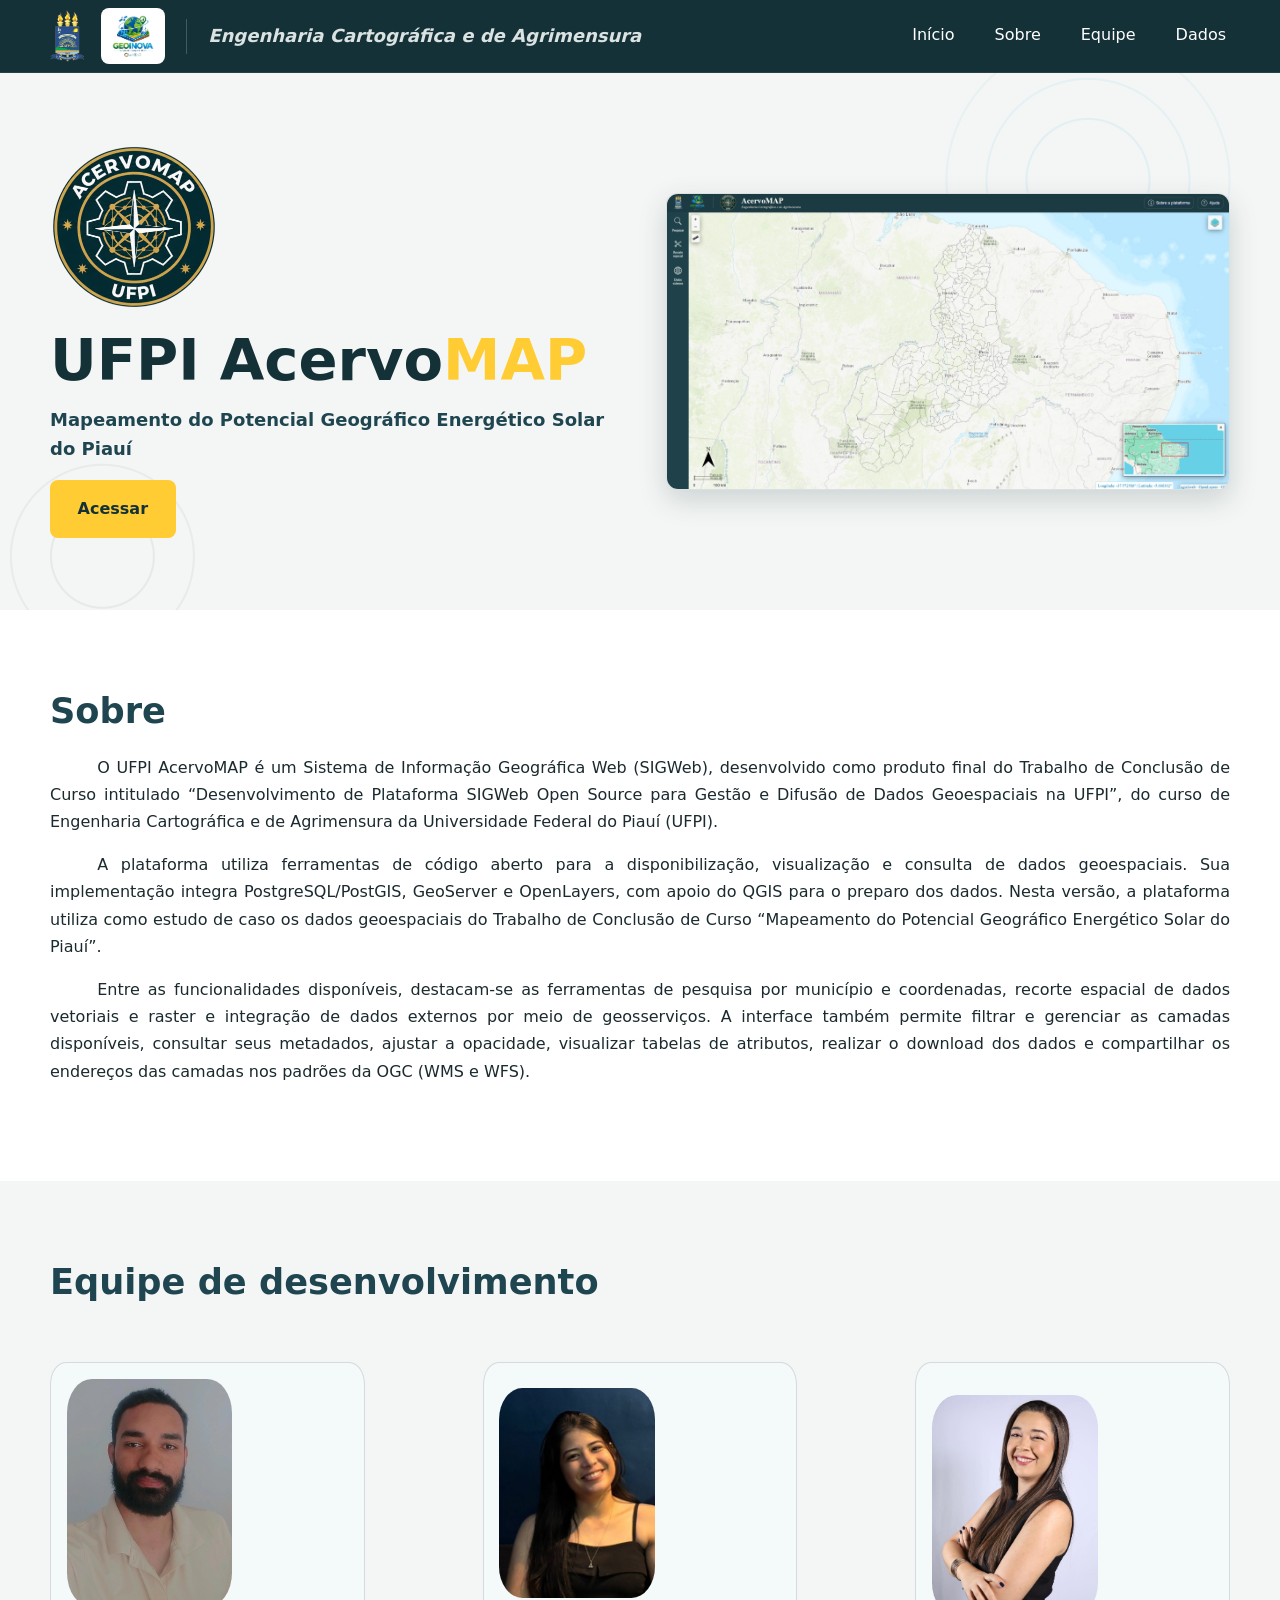
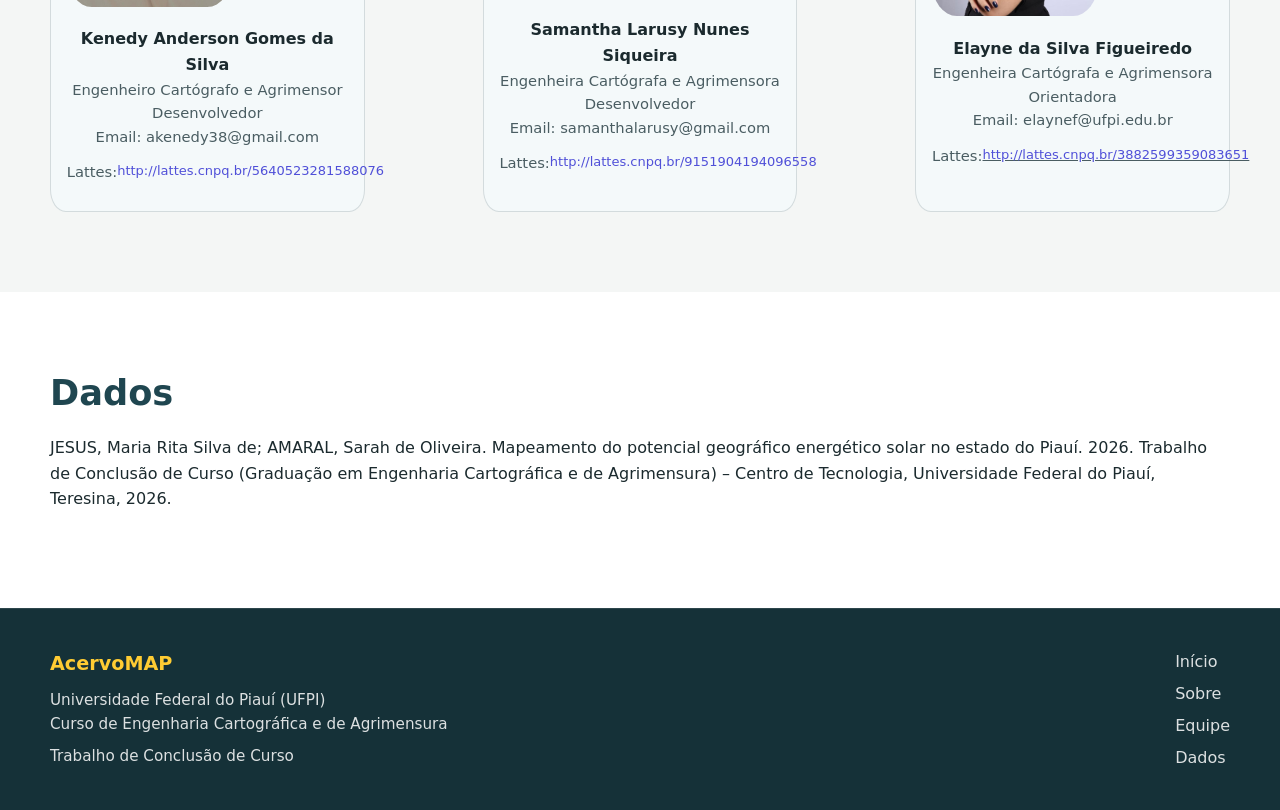
==== commit f48ccec0: "Add files via upload" ====
--- a/index.html
+++ b/index.html
@@ -1,1092 +1,149 @@
-<!doctype html>
-<html lang="en">
-    <head>
-        <meta charset="utf-8">
-        <meta http-equiv="X-UA-Compatible" content="IE=edge">
-        <meta name="mobile-web-app-capable" content="yes">
-        <meta name="apple-mobile-web-app-capable" content="yes">
-        <meta name="viewport" content="width=device-width, initial-scale=1.0">
-        <meta name="description" content="AcervoMAP: plataforma web para consulta, visualização e reutilização da produção cartográfica acadêmica da UFPI.">
-        <link rel="stylesheet" href="./resources/ol.css">
-        <link rel="preload" as="style" href="resources/fontawesome-all.min.css" onload="this.onload=null;this.rel='stylesheet'">
-        <link rel="preload" as="style" href="resources/photon-geocoder-autocomplete.min.css" onload="this.onload=null;this.rel='stylesheet'">
-        <link rel="stylesheet" href="./resources/ol-layerswitcher.css">
-        <link rel="stylesheet" href="./resources/qgis2web.css">
-        <link rel="preload" as="style" href="https://cdn.jsdelivr.net/npm/bootstrap@5.3.8/dist/css/bootstrap.min.css" integrity="sha384-sRIl4kxILFvY47J16cr9ZwB07vP4J8+LH7qKQnuqkuIAvNWLzeN8tE5YBujZqJLB" crossorigin="anonymous" onload="this.onload=null;this.rel='stylesheet'">
-        <noscript><link rel="stylesheet" href="https://cdn.jsdelivr.net/npm/bootstrap@5.3.8/dist/css/bootstrap.min.css"></noscript>
-        <link rel="preload" as="image" href="images/Emblema-AcervoMap-UFPI.webp" fetchpriority="high">
-        <style>
-        html, body {
-            background-color: #ffffff;
-        }
-        .ol-control > * {
-            background-color: #f8f8f8!important;
-            color: #444444!important;
-            border-radius: 0px;
-        }
-        .ol-attribution a, .gcd-gl-input::placeholder, .search-layer-input-search::placeholder {
-            color: #444444!important;
-        }
-        .search-layer-input-search {
-            background-color: #f8f8f8!important;
-        }
-        .ol-control > *:focus, .ol-control >*:hover {
-            background-color: rgba(248, 248, 248, 0.7)!important;
-        } 
-        .ol-control {
-            background-color: rgba(255,255,255,.4) !important;
-            padding: 2px !important;
-        } 
-        #page-loader {
-            position: fixed;
-            top: 0;
-            left: 0;
-            width: 100vw;
-            height: 100vh;
-            background: #1b3a41;
-            display: flex;
-            justify-content: center;
-            align-items: center;
-            z-index: 999999;
-            transition: opacity 0.5s ease;
-        }
-
-        @keyframes girar {
-            from {
-                transform: rotate(0deg);
-            }
-            to {
-                transform: rotate(360deg);
-            }
-        }
-
-        .spinner-logo {
-            animation: girar 4s linear infinite;
-            object-fit: contain;
-        }
-
-
-        </style>
-
-        <title>UFPI AcervoMAP</title>
-
-        <!-- Coletar Web Vitals  por DebugBear -->
-        <script>
-            (function(){var d="dbbRum",w=window,o=document,a=addEventListener,c=function(t,p,ax){var e=o.createElement(t);var i=p&&p.length||0;var j=ax&&ax.length||0;while(i--){e[p[i][0]]=p[i][1];}while(j--){e.setAttribute(ax[j][0],ax[j][1]);}o.head.appendChild(e);};w[d]=w[d]||[];
-            ["error","unhandledrejection"].forEach(function(t){a(t,function(e){w[d].push([t,e])});});c("link",[["rel","preload"],["as","fetch"],["crossOrigin","anonymous"],["rel","preload"],["as","fetch"],["crossOrigin","anonymous"],["href","https://cdn.debugbear.com/crTSSE0ifDoQ.config.json"]]);c("script",[["async",true],["crossOrigin","anonymous"]],
-            [["snippetKey","crTSSE0ifDoQ"],["integrity","sha384-yKrvfR2ibJqC7CE39yyYGHpYscZjDCijwAk4gOkzqrIoIdjUOvB5lRadMf4NLno7"],["src","https://cdn.debugbear.com/rum-1.2.0.js"]]);})()
-        </script>
-
-
-    </head>
-    <body>
-       <div id="page-loader">
-            <img src="images/Emblema-AcervoMap-UFPI.webp" alt="Carregando AcervoMAP" class="spinner-logo" width="100" height="100">
-            <div style="display: flex;" class="titulo_pag">
-                                <h2 style="color: #f8f8f8;"> UFPI Acervo</h2>
-                                <h2 style="color: #FFCC33;"> MAP</h2>
-            </div>
-        </div>
-        <header>
-                <div class="cabecalho">
-                    <section class="logo">
-                        <img src="images/logo.webp" alt="Logo UFPI" class="brasao" width="40" height="40">
-                        <img src="images/GeoInova.webp" alt="Logo GeoInova" class="GeoInova" width="50" height="42">
-                        <div class="separador-header"></div>
-                        <img src="images/Emblema-AcervoMap-UFPI.webp" alt="Logo SIGWeb" width="40" height="40" fetchpriority="high" decoding="async" >
-                        <div class="titulo">
-                            <div style="display: flex;" class="titulo_pag">
-                                <h2> UFPI Acervo</h2>
-                                <h2 style="color: #FFCC33;"> MAP</h2>
-                            </div>
-                            <h4>Engenharia Cartográfica e de Agrimensura</h4>
-                        </div>
-                        <div class="separador-header"></div>
-                        <p class="TCC">Mapeamento do Potencial Geográfico Energético Solar do Piauí</p>
-                        
-                    </section>
-                    <section class="button-inf">
-                    <a class="btn-home" href="/Apresentacao/LandingPage.html" title="Voltar a página inicial"><i class="fas fa-home" aria-label="Voltar para a página inicial"></i></a>
-                    <button id="btn-ajuda" class="btn-ajuda" data-bs-toggle="modal" data-bs-target="#ajuda" aria-label="menu de ajuda" title="Ajuda"><i class="fa fa-question-circle"></i></button>
-
-                    <!-- https://getbootstrap.com/docs/5.3/components/modal/-->
-                    <div class="modal fade" id="ajuda" tabindex="-1"  aria-hidden="true">
-                    
-                        <div class="modal-dialog modal-dialog-centered modal-dialog-scrollable modal-lg" role="document">
-                            <div class="modal-content">
-                                <div class="modal-header">
-                                    <h4>Ajuda</h4>
-                                </div>
-                                <div class="modal-body">
-                                    <!-- https://getbootstrap.com/docs/5.3/components/navs-tabs/ -->
-                                    <nav>
-                                        <ul class="nav nav-tabs" id="myTab" role="tablist">
-                                            <li class="nav-item" role="presentation">
-                                                <button class="nav-link active" id="home-tab" data-bs-toggle="tab" data-bs-target="#home-tab-pane" type="button" role="tab" aria-controls="home-tab-pane" aria-selected="true">Barra de Ferramentas do Mapa</button>
-                                            </li>
-                                            <li class="nav-item" role="funcionalidades">
-                                                <button class="nav-link" id="profile-tab" data-bs-toggle="tab" data-bs-target="#profile-tab-pane" type="button" role="tab" aria-controls="profile-tab-pane" aria-selected="false">Outras Funcionalidades</button>
-                                            </li>    
-                                        </ul>
-                                    </nav>
-                                       <div class="tab-content">
-                                            <div class="tab-pane fade show active" id="home-tab-pane" role="tabpanel" aria-labelledby="home-tab" tabindex="0">
-                    
-                                                <div class="barra-ferramentas">
-                                                    
-                                                    <div class="ferramenta" style="margin-top: 3%;">
-                                                        <i class="fas fa-ruler"></i> 
-                                                        <span>Medir distâncias e áreas</span>
-                                                    </div>
-                                                    <div class="ferramenta">
-                                                        <i class="fas fa-plus"></i> 
-                                                        <span>Zoom in</span>
-                                                    </div>
-                                                    <div class="ferramenta">
-                                                        <i class="fas fa-minus"></i> 
-                                                        <span>Zoom out</span>
-                                                    </div>
-                                                    <div class="ferramenta">
-                                                        <i class="fas fa-home"></i> 
-                                                        <span>Voltar a página inicial</span>
-                                                    </div>
-                                                    <div class="ferramenta">
-                                                        <img src="/Apresentacao/images/OpenLayers.png" alt="Controle de camadas" loading="lazy">
-                                                        <span>Controle de camadas</span>
-                                                    </div>
-
-                                                </div>
-                                            </div>
-                                            <div class="tab-pane fade" id="profile-tab-pane" role="tabpanel" aria-labelledby="profile-tab" tabindex="0">
-                                                <nav>
-                                                    <ul class="nav nav-tabs" id="myTab" role="tablist">
-                                                        <li class="nav-item" role="presentation">
-                                                            <button class="nav-link active" id="operacoes-tab" data-bs-toggle="tab" data-bs-target="#operacoes-tab-pane" type="button" role="tab" aria-controls="operacoes-tab-pane" aria-selected="true">Operações sobre Camadas</button>
-                                                        </li>
-                                                        <li class="nav-item" role="presentation">
-                                                            <button class="nav-link" id="submenus-tab" data-bs-toggle="tab" data-bs-target="#submenus-tab-pane" type="button" role="tab" aria-controls="submenus-tab-pane" aria-selected="false">Submenus</button>
-                                                        </li>
-                                                    </ul>
-                                                </nav>
-                                            <div class="tab-content">
-                                                <div class="tab-pane fade show active" id="operacoes-tab-pane" role="tabpanel" aria-labelledby="operacoes-tab" tabindex="0">
-                                                    <img style="width: 100%; height: auto;" src="/Apresentacao/images/Operacoes.png" alt="Menu de operações sobre as camadas" loading="lazy">
-                                                    <div class="barra-ferramentas">
-                                                    
-                                                        <div class="ferramenta" style="margin-top: 3%;">
-                                                            <img style="width: 70px; height: auto; border-radius: 0;" src="/Apresentacao/images/metadado.png" alt="Metadado" loading="lazy" aria-hidden="true">
-                                                            <span>Exibe o metadado associado à camada</span>
-                                                            
-                                                        </div>
-                                                        <div class="ferramenta">
-                                                            <img style="width: 70px; height: auto; border-radius: 0;" src="/Apresentacao/images/download.png" alt="Download" loading="lazy" aria-hidden="true">
-                                                            <span>Permite o download em formato GeoTIFF (raster) ou SHP (vetor) da respectiva camada</span>
-                                                        </div>
-                                                        <div class="ferramenta">
-                                                            <img style="width: 70px; height: auto; border-radius: 0;" src="/Apresentacao/images/URL_OGC.png" alt="Metadado" loading="lazy" aria-hidden="true">
-                                                            <span>Mostra a URL WMS (raster) ou WFS (vetor) da camada para fins de compartilhamento com outras plataformas</span>
-                                                        </div>
-                                                        <div class="ferramenta">
-                                                            <img style="width: 70px; height: auto; border-radius: 0;" src="/Apresentacao/images/atributos.png" alt="Atributos" loading="lazy" aria-hidden="true">
-                                                            <span>Permite consultar os dados alfanuméricos associados às feições geográficas e selecionar registros específicoS</span>
-                                                        </div>
-                                                        <div class="ferramenta">
-                                                            <input style="max-width: 5%;" type="range" min="0" max="0.2" step="0.05" value="0.1">
-                                                            <span> Controla a opacidade da camada, permitindo a visualização simultânea de múltiplas camadas</span>
-                                                        </div>
-                                                    </div>
-                                                </div>
-                                            </div>
-                                            <div class="tab-content">
-                                                <div class="tab-pane fade" id="submenus-tab-pane" role="tabpanel" aria-labelledby="submenu-tab" tabindex="0">
-        
-                                                    <div class="barra-ferramentas">
-                                                            <p class="title-submenu">Submenu de Pesquisa</p>
-                                                            <span>Este menu apresenta duas opções de pesquisa: <br> No primeiro digite o nome do municipio e ao clicar no botão de pesquisa, o mapa se desloca para a posição do local pesquisado e um marcador é exibido.
-                                                            <br> No segundo, insira as coordenadas geográficas em graus decimais e ao clicar no botão de localizar, o mapa se desloca para a posição do local pesquisado e um marcado é exibido.</span>
-                                                            </span>
-                                                            <img src="/Apresentacao/images/Pesquisa.png" alt="Menu de pesquisa" loading="lazy" aria-hidden="true">
-                                                        
-                                                            <p class="title-submenu">Submenu de Recorte Espacial</p>
-                                                            <span>Este menu apresenta duas opções principais para a extração de dados geoespaciais: <br> 
-                                                            1. Desenhar Área: Utilize as ferramentas de desenho disponíveis na interface (como polígonos, linhas ou retângulos) para delimitar o perímetro de interesse diretamente sobre o mapa. Aplique a uma camada cadastrada na pltaforma e receba o recorte em formato GeoTIFF (raster) e GeoPackage (Vetor) <br> </span>
-                                                            <img src="/Apresentacao/images/recorte_raster_desenhar.png" alt="Recorte Espacial por Desenho" loading="lazy" aria-hidden="true">
-
-                                                            <span>2. Importar por Arquivo: Envie um arquivo vetorial compatível (como Shapefile, KML ou KMZ) para realizar o recorte dos dados em áreas que interseccionam este arquivo.</span>
-                                                            <img src="/Apresentacao/images/Recorte_desenhar.png" alt="Recorte Espacial por Arquivo" loading="lazy" aria-hidden="true">
-
-                                                            <p class="title-submenu">Submenu de Dados Externos</p>
-                                                            <span>Permite visualizar fontes de dados externos e geoserviços no portal: <br> 
-                                                            Insira o endereço (URL) de serviços compatíveis com padrões WMS para adicionar novas camadas para combiná-las com o acervo da plataforma.</span>
-                                                            <span>
-                                                                Exemplo de URL compatível: <br> https://geoservicos.inde.gov.br/geoserver/wms?service=WMS&version=1.1.0&request=GetMap&layers=BNDES:AP_2014&styles=&bbox=-74,-34,-27,6&width=297&height=245&tiled<br>=true&srs=EPSG:4326&format=image/png&transparent=true
-                                                            </span>
-                                                    </div>
-
-                                                    
-                                                </div>
-
-                                            </div>
-                                            
-                                        </div>
-                                </div>
-                                <div class="modal-footer">
-                                    <button type="button" class="btn btn-danger" data-bs-dismiss="modal">Fechar</button>
-                                    
-                                </div>
-                            </div>
-                        </div>
-                    
-                
-                </div>
-                       
-                    </section>
-                </div>
-            </header>
-            <main>
-                <nav id="sidebar">
-                    <ul>
-                        <li> 
-                            <a href="#">
-                                <img src="images/icons8-pesquisar.svg" alt="Pesquisar" width="24" height="24" style="margin-bottom: 5%;" aria-hidden="true" >
-                                <span class="text-menu">Pesquisar </span>
-                            </a>
-                        </li>
-                        <li> 
-                            <a href="#">
-                                <img src="images/icons8-recortar-100.png" alt="Recorte espacial" width="24" height="24" style="margin-bottom: 5%;" aria-hidden="true">
-                                <span class="text-menu">Recorte espacial</span>
-                            </a>  
-                            
-                        </li>
-                        <li> 
-                            <a href="#">
-                                <img src="images/icons8-globo-100.png" alt="Dados externos" width="24" height="24" style="margin-bottom: 5%;" aria-hidden="true">
-                                <span class="text-menu">Dados externos</span>
-                            </a>
-                        </li>
-                    </ul>
-                </nav>
-                <div id="sub-menu-pesquisar" class="sub-menu" style="display: none;">
-                        <div class="titulo_sub-menu">
-                            <img src="images/icons8-pesquisar-cinza.svg" alt="" style="width: 8%; height: 8%; margin-right: 5%;" loading="lazy" aria-hidden="true">
-                            <span style="display: flex; flex-shrink: 1;">Pesquisar </span>
-                            <button id="btn-fechar-sub-menu-pesquisar" class="btn-fechar-sub-menu"><img src="images/icons8-fechar-janela-48.png" alt="" aria-label="Fechar sub-menu"></button>
-                        </div>
-                        <p class="titulo_item_sub-menu">Localização por município ou por coordenadas geográficas <br> <br> Município </p> 
-                        <div id="busca-municipio-container">
-                        <input id="input-municipio" class="campo" placeholder="Digite o nome do Municipio">
-                        <button id="btn-municipio" class="button_campo"> <i class="fa fa-search"></i>
-                            <span>Pesquisar </span>
-                        </button>
-                        </div>                               
-
-                        <div class="separador"></div>
-
-                        <p class="titulo_item_sub-menu">Insira as coordenadas em graus decimais</p>
-                        <div class="coordenadas_container">
-                            <p class="titulo_item_sub-menu">Latitude</p>
-                            <input id="input-lat" class="campo" placeholder="">
-                            <p class="titulo_item_sub-menu">Longitude</p>
-                            <input id="input-long" class="campo" placeholder="">
-                        </div>
-                        <button id="btn-localizar" class="button_campo"> <i class="fa fa-map-marker-alt"></i>
-                            <span>Localizar</span>
-                        </button>
-                </div>
-                <div id="sub-menu-recorte" class="sub-menu" style="display: none;">
-                    <div class="titulo_sub-menu">
-                        <img src="images/icons8-recortar-preto.png" alt="" style="width: 8%; height: 8%; margin-right: 5%;" loading="lazy" aria-hidden="true">
-                        <span style="display: flex; flex-shrink: 1;">Recorte espacial </span>
-                        <button id="btn-fechar-sub-menu-recorte" class="btn-fechar-sub-menu"><img src="images/icons8-fechar-janela-48.png" alt="Botão para fechar" aria-label="fechar" loading="lazy"></button>
-                    </div>
-                    <p class="titulo_item_sub-menu"><br> Defina uma área de interesse para realizar operações de recorte espacial</p> 
-                    <div class="container-tab">
-                        <input type="radio" name="slider" id="Desenhar_no_mapa" checked>
-                        <input type="radio" name="slider" id="Importar_arquivo">
-                        <nav class="tabs">
-                            <label for="Desenhar_no_mapa" class="Desenhar_no_mapa">Desenhar</label>
-                            <label for="Importar_arquivo" class="Importar_arquivo">Arquivo</label>
-                            <div class="slider"></div>
-                        </nav>
-                        <section class="content-tab">
-                            <div class="content content-1">
-                                <p class="subtitle_tab"> Escolha a forma e adicione ao mapa</p>
-                                <span class="input-group">
-                                    <label class="input-group-text" for="forma">Forma:</label>
-                                    <select class="form-select" id="forma">
-                                        <option value="None">Nenhum</option>
-                                        <option value="Circle">Círculo</option>
-                                        <option value="Square">Quadrado</option>
-                                        <option value="Box">Retângulo</option>
-                                        <option value="Star">Estrela</option>
-                                        <option value="Poligono">Poligono</option>
-                                    </select>
-                                    <input class="form-control" type="button" value="Limpar" id="Limpar">
-                                </span>
-                                <div class="recorte_camada">
-                                    <p> Aplicar a uma camada </p> 
-                                    <select id="select-recorte" class="campo">
-                                        <option value="">Selecione uma camada...</option>
-                                    </select>
-                                    <button id="btn-executar-recorte" class="button_campo"> <i class="fa fa-cut" aria-hidden="true"></i>  
-                                        <span> Recortar </span>
-                                </button>
-                        </div>
-                            </div>
-                            <div class="content content-3">
-                                <p class="subtitle_tab"> Importe um arquivo de uma área (KMZ, KML ou SHP)</p>
-                                <input type="file" id="file-input" accept=".kml,.kmz, .shp, .shx, .prj, .dbf, .cpg">
-                                <div class="recorte_camada">
-                                    <p> Aplicar a uma camada </p> 
-                                    <select id="select-recorte-arquivo" class="campo">
-                                        <option value="">Selecione uma camada...</option>
-                                    </select>
-                                    <button id="btn-executar-recorte-arquivo" class="button_campo"> <i class="fa fa-cut" aria-hidden="true"></i>  
-                                        <span> Recortar </span>
-                                    </button>
-                                </div>
-                            </div>
-                        </section>
-                        
-                    </div>
-
-                </div>
-                <div id="sub-menu-externo" class="sub-menu" style="display: none;">
-                        <div class="titulo_sub-menu">
-                            <img src="images/icons8-globo-preto.png" alt="" style="width: 8%; height: 8%; margin-right: 5%;" aria-hidden="true">
-                            <span style="display: flex; flex-shrink: 1;"> Dados externos </span>
-                            <button id="btn-fechar-sub-menu-externo" class="btn-fechar-sub-menu"><img src="images/icons8-fechar-janela-48.png" alt="Fechar"></button>
-                        </div>
-                        <p> <br> URL WMS </p> 
-                        <input id="input-url-wms" class="campo" placeholder="url wms da camada">
-                        <button id="btn-url-wms" class="button_campo" > <i class="fas fa-plus" aria-hidden="true"></i>
-                            <span>Adicionar</span>
-                        </button>
-                        <span style="margin-top: 10px; justify-content: flex-start;">Exemplo de URL compatível: <br> https://geoservicos.inde.gov.br/geoserver/wms?service=WMS&version=1.1.0&request=GetMap&layers<br>=BNDES:AP_2014&styles=&bbox=-74,-34,-27,6&width=2<br>97&height=245&tiled=true&srs=EPSG:4326&format=ima<br>ge/png&transparent=true</span>
-                </div>
-                <div id="popup-camada-opcoes" class="popup-camada-opcoes" style="display:none">
-                    <div class="popup-camada-opcoes-header">
-                        <p>Operações sobre a Camada</p>
-                        <button id="btn-close-popup-opcao">&times;</button>
-                    </div>
-                    <div class="popup-camada-opcoes-content">
-                        <div class="operacoes">
-                            <button id="btn-metadado" title="Exibir Metadados (PDF)"><i class="fas fa-file-pdf" aria-label="Metadado"></i></button>
-                            <button id="btn-tabela-atributos" title="Exibir Tabela de Atributos"><i class="fas fa-table" aria-label="Tabela de atributos"></i></button>                      
-                            <button id="btn-wms" title="Copiar Link WMS"><i class="fas fa-link" aria-label="Link WMS da camada"></i></button>
-                            <button id="btn-wfs" title="Copiar Link WFS"><i class="fas fa-link" aria-label="Link WFS da camada"></i></button>
-                            <button id="btn-download-vetor" title="Download Shapefile/GeoPackage"><i class="fas fa-download" aria-label="Download Shapefile/GeoPackage"></i></button>
-                            <button id="btn-download-raster" title="Download Geotiff"><i class="fas fa-file-archive" aria-label="Download GeoTIFF"></i></button>
-                        </div>
-                        <div class="opacidade">
-                            <label for="controle-opacidade">Opacidade</label>
-                            <input type="range" id="controle-opacidade" min="0" max="1" step="0.05" value="1">
-                        </div>
-                    </div>
-                </div>
-                <div id="atributos-container" class="atributos-container" style="display:none;">
-                    <div class="atributos-header">
-                        <span id="atributos-titulo">Tabela de Atributos</span>
-                        <button id="btn-fechar-tabela" class="btn-fechar-tabela">&times;</button>      
-                    </div>
-                    <div class="atributos-body">
-                        <table id="atributos-dados" class="atributos-dados">
-                            <thead></thead>
-                            <tbody></tbody>
-                        </table>
-                    </div>
-                </div>
-                <div id="modal-url-overlay" class="modal-url" style="display: none;">
-                    <div class="url-content">
-                        <div class="url-header">
-                            <span id="url-titulo">URL WMS</span>
-                            <button type="button" id="btn-fechar-url" class="btn-fechar-url">&times;</button>
-                        </div>
-                        <div class="url-body">
-                            <input type="text" id="url-copiar" readonly>
-                        </div>
-                        <div class="modal-url-footer">
-                            <button type="button" id="btn-url-copiar" class="btn-url-copiar">Copiar</button>
-                        </div>
-                    </div>
-                </div>
-                <div id="map">
-                    <img src="images/NorthArrow_02.svg" alt="Norte" class="north-icon">
-                    <div id="popup" class="ol-popup">
-                        <a href="#" id="popup-closer" class="ol-popup-closer"></a>
-                        <div id="popup-content"></div>
-                    </div>
-                </div>
-            </main>  
-        <script src="https://cdn.jsdelivr.net/npm/bootstrap@5.3.8/dist/js/bootstrap.bundle.min.js" integrity="sha384-FKyoEForCGlyvwx9Hj09JcYn3nv7wiPVlz7YYwJrWVcXK/BmnVDxM+D2scQbITxI" crossorigin="anonymous"></script>
-        <script src="resources/qgis2web_expressions.js" defer></script>
-        <script src="./resources/ol.js" defer></script>
-        <script src="./resources/ol-layerswitcher.js" defer></script>
-        <script src="resources/photon-geocoder-autocomplete.min.js" defer></script>
-        <script src="layers/usinas_foto_editado_15.js" defer></script>
-        <script>
-            // Criação da função TextStyle
-            window.createTextStyle = function(feature, resolution, labelText, labelFont, labelFill, placement, bufferColor, bufferWidth) {
-                return new ol.style.Text({
-                    text: labelText,
-                    font: labelFont,
-                    fill: new ol.style.Fill({ color: labelFill }),
-                    stroke: new ol.style.Stroke({ color: bufferColor, width: bufferWidth }),
-                    placement: placement,
-                    overflow: true
-                });
-            };
-        </script>       
-        <script src="styles/Municipioscomaltopotencialenergticosolar_3_style.js" defer></script><script src="styles/Linhadetransmissoplanejado_11_style.js" defer></script><script src="styles/SubestaesExpansoPlanejada_12_style.js" defer></script><script src="styles/SubestaesBaseExistente_13_style.js" defer></script><script src="styles/Linhadetransmissaoexistente_14_style.js" defer></script><script src="styles/usinas_foto_editado_15_style.js" defer></script><script src="styles/CadastroAmbientalRuralCAR_16_style.js" defer></script><script src="styles/SistemadeGestoFundiriaSIGEF_17_style.js" defer></script><script src="styles/BiomasMAPBIOMAS_18_style.js" defer></script><script src="styles/reasdeconservaoICMBio_20_style.js" defer></script><script src="styles/RedeHidrogrficaANA_22_style.js" defer></script><script src="styles/Piau_27_style.js" defer></script><script src="styles/MunicpiosPiau_28_style.js" defer></script><script src="styles/Brasil_29_style.js" defer></script>
-        <script type="module" src="resources/control.MiniMap.js"></script>
-        <script>
-            function fetchWFSMunicipioscomaltopotencialenergticosolar_3Data(title, callback) {
-                var url = "https://geoserver-sigweb.duckdns.org/geoserver/wfs?SERVICE=WFS&VERSION=1.0.0&REQUEST=GetFeature&TYPENAME=sigweb:Municipios_alto_potencial_energético_solar&SRSNAME=EPSG:3857";
-
-                function fetchWithFallback(u) {
-                    return fetch(u)
-                        .then(function (r) {
-                            if (!r.ok) throw new Error("Bad response");
-                            return r.text();
-                        })
-                        .catch(function () {
-                            // Fallback AllOrigins
-                            return fetch("https://api.allorigins.win/raw?url=" + encodeURIComponent(u))
-                                .then(function (r) {
-                                    if (!r.ok) throw new Error("Proxy failed");
-                                    return r.text();
-                                });
-                        });
-                }
-
-                // Imposta un'icona di caricamento durante il fetch
-                lyr_Municipioscomaltopotencialenergticosolar_3.set('title', '<div class="roller-switcher" title="Fetching WFS data"></div> ' + title);
-                fetchWithFallback(url)
-                    .then(function (response) {
-                        if (typeof callback === "function") {
-                            lyr_Municipioscomaltopotencialenergticosolar_3.set('title', title);
-                            layerSwitcher.renderPanel();
-                            callback(null, response); // Pass null as error
-                        } else {
-                            console.error("Callback not defined.");
-                        }
-                    })
-                    .catch(function (error) {
-                        if (typeof callback === "function") {
-                            lyr_Municipioscomaltopotencialenergticosolar_3.set('title', '<i class="fa fa-exclamation-triangle" title="Error on fetch data"></i> ' + title);
-                            layerSwitcher.renderPanel();
-                            callback(error, null); // Pass the error
-                        } else {
-                            lyr_Municipioscomaltopotencialenergticosolar_3.set('title', '<i class="fa fa-exclamation-triangle" title="Error on fetch data"></i> ' + title);
-                            layerSwitcher.renderPanel();
-                            console.error("Error fetching Municipioscomaltopotencialenergticosolar_3 data:", error);
-                        }
-                    });
-            }
-        </script>
-        <script>
-            function fetchWFSLinhadetransmissoplanejado_11Data(title, callback) {
-                var url = "https://geoserver-sigweb.duckdns.org/geoserver/wfs?SERVICE=WFS&VERSION=1.0.0&REQUEST=GetFeature&TYPENAME=sigweb:Linha_transmissão_planejado&SRSNAME=EPSG:3857";
-
-                function fetchWithFallback(u) {
-                    return fetch(u)
-                        .then(function (r) {
-                            if (!r.ok) throw new Error("Bad response");
-                            return r.text();
-                        })
-                        .catch(function () {
-                            // Fallback AllOrigins
-                            return fetch("https://api.allorigins.win/raw?url=" + encodeURIComponent(u))
-                                .then(function (r) {
-                                    if (!r.ok) throw new Error("Proxy failed");
-                                    return r.text();
-                                });
-                        });
-                }
-
-                // Imposta un'icona di caricamento durante il fetch
-                lyr_Linhadetransmissoplanejado_11.set('title', '<div class="roller-switcher" title="Fetching WFS data"></div> ' + title);
-                fetchWithFallback(url)
-                    .then(function (response) {
-                        if (typeof callback === "function") {
-                            lyr_Linhadetransmissoplanejado_11.set('title', title);
-                            layerSwitcher.renderPanel();
-                            callback(null, response); // Pass null as error
-                        } else {
-                            console.error("Callback not defined.");
-                        }
-                    })
-                    .catch(function (error) {
-                        if (typeof callback === "function") {
-                            lyr_Linhadetransmissoplanejado_11.set('title', '<i class="fa fa-exclamation-triangle" title="Error on fetch data"></i> ' + title);
-                            layerSwitcher.renderPanel();
-                            callback(error, null); // Pass the error
-                        } else {
-                            lyr_Linhadetransmissoplanejado_11.set('title', '<i class="fa fa-exclamation-triangle" title="Error on fetch data"></i> ' + title);
-                            layerSwitcher.renderPanel();
-                            console.error("Error fetching Linhadetransmissoplanejado_11 data:", error);
-                        }
-                    });
-            }
-        </script>
-        <script>
-            function fetchWFSSubestaesExpansoPlanejada_12Data(title, callback) {
-                var url = "https://geoserver-sigweb.duckdns.org/geoserver/wfs?SERVICE=WFS&VERSION=1.0.0&REQUEST=GetFeature&TYPENAME=sigweb:Subestações_Expansão_Planejada&SRSNAME=EPSG:3857";
-
-                function fetchWithFallback(u) {
-                    return fetch(u)
-                        .then(function (r) {
-                            if (!r.ok) throw new Error("Bad response");
-                            return r.text();
-                        })
-                        .catch(function () {
-                            // Fallback AllOrigins
-                            return fetch("https://api.allorigins.win/raw?url=" + encodeURIComponent(u))
-                                .then(function (r) {
-                                    if (!r.ok) throw new Error("Proxy failed");
-                                    return r.text();
-                                });
-                        });
-                }
-
-                // Imposta un'icona di caricamento durante il fetch
-                lyr_SubestaesExpansoPlanejada_12.set('title', '<div class="roller-switcher" title="Fetching WFS data"></div> ' + title);
-                fetchWithFallback(url)
-                    .then(function (response) {
-                        if (typeof callback === "function") {
-                            lyr_SubestaesExpansoPlanejada_12.set('title', title);
-                            layerSwitcher.renderPanel();
-                            callback(null, response); // Pass null as error
-                        } else {
-                            console.error("Callback not defined.");
-                        }
-                    })
-                    .catch(function (error) {
-                        if (typeof callback === "function") {
-                            lyr_SubestaesExpansoPlanejada_12.set('title', '<i class="fa fa-exclamation-triangle" title="Error on fetch data"></i> ' + title);
-                            layerSwitcher.renderPanel();
-                            callback(error, null); // Pass the error
-                        } else {
-                            lyr_SubestaesExpansoPlanejada_12.set('title', '<i class="fa fa-exclamation-triangle" title="Error on fetch data"></i> ' + title);
-                            layerSwitcher.renderPanel();
-                            console.error("Error fetching SubestaesExpansoPlanejada_12 data:", error);
-                        }
-                    });
-            }
-        </script>
-        <script>
-            function fetchWFSSubestaesBaseExistente_13Data(title, callback) {
-                var url = "https://geoserver-sigweb.duckdns.org/geoserver/wfs?SERVICE=WFS&VERSION=1.0.0&REQUEST=GetFeature&TYPENAME=sigweb:Subestações_Base_Existente&SRSNAME=EPSG:3857";
-
-                function fetchWithFallback(u) {
-                    return fetch(u)
-                        .then(function (r) {
-                            if (!r.ok) throw new Error("Bad response");
-                            return r.text();
-                        })
-                        .catch(function () {
-                            // Fallback AllOrigins
-                            return fetch("https://api.allorigins.win/raw?url=" + encodeURIComponent(u))
-                                .then(function (r) {
-                                    if (!r.ok) throw new Error("Proxy failed");
-                                    return r.text();
-                                });
-                        });
-                }
-
-                // Imposta un'icona di caricamento durante il fetch
-                lyr_SubestaesBaseExistente_13.set('title', '<div class="roller-switcher" title="Fetching WFS data"></div> ' + title);
-                fetchWithFallback(url)
-                    .then(function (response) {
-                        if (typeof callback === "function") {
-                            lyr_SubestaesBaseExistente_13.set('title', title);
-                            layerSwitcher.renderPanel();
-                            callback(null, response); // Pass null as error
-                        } else {
-                            console.error("Callback not defined.");
-                        }
-                    })
-                    .catch(function (error) {
-                        if (typeof callback === "function") {
-                            lyr_SubestaesBaseExistente_13.set('title', '<i class="fa fa-exclamation-triangle" title="Error on fetch data"></i> ' + title);
-                            layerSwitcher.renderPanel();
-                            callback(error, null); // Pass the error
-                        } else {
-                            lyr_SubestaesBaseExistente_13.set('title', '<i class="fa fa-exclamation-triangle" title="Error on fetch data"></i> ' + title);
-                            layerSwitcher.renderPanel();
-                            console.error("Error fetching SubestaesBaseExistente_13 data:", error);
-                        }
-                    });
-            }
-        </script>
-        <script>
-            function fetchWFSLinhadetransmissaoexistente_14Data(title, callback) {
-                var url = "https://geoserver-sigweb.duckdns.org/geoserver/wfs?SERVICE=WFS&VERSION=1.0.0&REQUEST=GetFeature&TYPENAME=sigweb:Linha_transmissao_existente&SRSNAME=EPSG:3857";
-
-                function fetchWithFallback(u) {
-                    return fetch(u)
-                        .then(function (r) {
-                            if (!r.ok) throw new Error("Bad response");
-                            return r.text();
-                        })
-                        .catch(function () {
-                            // Fallback AllOrigins
-                            return fetch("https://api.allorigins.win/raw?url=" + encodeURIComponent(u))
-                                .then(function (r) {
-                                    if (!r.ok) throw new Error("Proxy failed");
-                                    return r.text();
-                                });
-                        });
-                }
-
-                // Imposta un'icona di caricamento durante il fetch
-                lyr_Linhadetransmissaoexistente_14.set('title', '<div class="roller-switcher" title="Fetching WFS data"></div> ' + title);
-                fetchWithFallback(url)
-                    .then(function (response) {
-                        if (typeof callback === "function") {
-                            lyr_Linhadetransmissaoexistente_14.set('title', title);
-                            layerSwitcher.renderPanel();
-                            callback(null, response); // Pass null as error
-                        } else {
-                            console.error("Callback not defined.");
-                        }
-                    })
-                    .catch(function (error) {
-                        if (typeof callback === "function") {
-                            lyr_Linhadetransmissaoexistente_14.set('title', '<i class="fa fa-exclamation-triangle" title="Error on fetch data"></i> ' + title);
-                            layerSwitcher.renderPanel();
-                            callback(error, null); // Pass the error
-                        } else {
-                            lyr_Linhadetransmissaoexistente_14.set('title', '<i class="fa fa-exclamation-triangle" title="Error on fetch data"></i> ' + title);
-                            layerSwitcher.renderPanel();
-                            console.error("Error fetching Linhadetransmissaoexistente_14 data:", error);
-                        }
-                    });
-            }
-        </script>
-
-        <!-- ----------------------------------------
-        CADASTRO AMBIENTAL RURAL (CAR)
-        -------------------------------------------- -->
-         <script>
-            function fetchWFSCadastroAmbientalRuralCAR_16Data(title, callback) {
-                var url = "https://geoserver-sigweb.duckdns.org/geoserver/wfs?SERVICE=WFS&VERSION=1.0.0&REQUEST=GetFeature&TYPENAME=sigweb:Cadastro_Ambiental_Rural&SRSNAME=EPSG:3857";
-
-                function fetchWithFallback(u) {
-                    return fetch(u)
-                        .then(function (r) {
-                            if (!r.ok) throw new Error("Bad response");
-                            return r.text();
-                        })
-                        .catch(function () {
-                            // Fallback AllOrigins
-                            return fetch("https://api.allorigins.win/raw?url=" + encodeURIComponent(u))
-                                .then(function (r) {
-                                    if (!r.ok) throw new Error("Proxy failed");
-                                    return r.text();
-                                });
-                        });
-                }
-
-                // Imposta un'icona di caricamento durante il fetch
-                lyr_CadastroAmbientalRuralCAR_16.set('title', '<div class="roller-switcher" title="Fetching WFS data"></div> ' + title);
-                fetchWithFallback(url)
-                    .then(function (response) {
-                        if (typeof callback === "function") {
-                            lyr_CadastroAmbientalRuralCAR_16.set('title', title);
-                            layerSwitcher.renderPanel();
-                            callback(null, response); // Pass null as error
-                        } else {
-                            console.error("Callback not defined.");
-                        }
-                    })
-                    .catch(function (error) {
-                        if (typeof callback === "function") {
-                            lyr_CadastroAmbientalRuralCAR_16.set('title', '<i class="fa fa-exclamation-triangle" title="Error on fetch data"></i> ' + title);
-                            layerSwitcher.renderPanel();
-                            callback(error, null); // Pass the error
-                        } else {
-                            lyr_CadastroAmbientalRuralCAR_16.set('title', '<i class="fa fa-exclamation-triangle" title="Error on fetch data"></i> ' + title);
-                            layerSwitcher.renderPanel();
-                            console.error("Error fetching CadastroAmbientalRuralCAR_16 data:", error);
-                        }
-                    });
-            }
-        </script> 
-
-        <!--
-        -------------------------------------------------
-        SIGEF
-        ----------------------------------------------- -->
-        <script>
-            function fetchWFSSistemadeGestoFundiriaSIGEF_17Data(title, callback) {
-                var url = "https://geoserver-sigweb.duckdns.org/geoserver/wfs?SERVICE=WFS&VERSION=1.0.0&REQUEST=GetFeature&TYPENAME=sigweb:Sistema_de_Gestao_Fundiaria&SRSNAME=EPSG:3857";
-
-                function fetchWithFallback(u) {
-                    return fetch(u)
-                        .then(function (r) {
-                            if (!r.ok) throw new Error("Bad response");
-                            return r.text();
-                        })
-                        .catch(function () {
-                            // Fallback AllOrigins
-                            return fetch("https://api.allorigins.win/raw?url=" + encodeURIComponent(u))
-                                .then(function (r) {
-                                    if (!r.ok) throw new Error("Proxy failed");
-                                    return r.text();
-                                });
-                        });
-                }
-
-                // Imposta un'icona di caricamento durante il fetch
-                lyr_SistemadeGestoFundiriaSIGEF_17.set('title', '<div class="roller-switcher" title="Fetching WFS data"></div> ' + title);
-                fetchWithFallback(url)
-                    .then(function (response) {
-                        if (typeof callback === "function") {
-                            lyr_SistemadeGestoFundiriaSIGEF_17.set('title', title);
-                            layerSwitcher.renderPanel();
-                            callback(null, response); // Pass null as error
-                        } else {
-                            console.error("Callback not defined.");
-                        }
-                    })
-                    .catch(function (error) {
-                        if (typeof callback === "function") {
-                            lyr_SistemadeGestoFundiriaSIGEF_17.set('title', '<i class="fa fa-exclamation-triangle" title="Error on fetch data"></i> ' + title);
-                            layerSwitcher.renderPanel();
-                            callback(error, null); // Pass the error
-                        } else {
-                            lyr_SistemadeGestoFundiriaSIGEF_17.set('title', '<i class="fa fa-exclamation-triangle" title="Error on fetch data"></i> ' + title);
-                            layerSwitcher.renderPanel();
-                            console.error("Error fetching SistemadeGestoFundiriaSIGEF_17 data:", error);
-                        }
-                    });
-            }
-        </script> 
-        <script>
-            function fetchWFSBiomasMAPBIOMAS_18Data(title, callback) {
-                var url = "https://geoserver-sigweb.duckdns.org/geoserver/wfs?SERVICE=WFS&VERSION=1.0.0&REQUEST=GetFeature&TYPENAME=sigweb:Biomas_mapbiomas&SRSNAME=EPSG:3857";
-
-                function fetchWithFallback(u) {
-                    return fetch(u)
-                        .then(function (r) {
-                            if (!r.ok) throw new Error("Bad response");
-                            return r.text();
-                        })
-                        .catch(function () {
-                            // Fallback AllOrigins
-                            return fetch("https://api.allorigins.win/raw?url=" + encodeURIComponent(u))
-                                .then(function (r) {
-                                    if (!r.ok) throw new Error("Proxy failed");
-                                    return r.text();
-                                });
-                        });
-                }
-
-                // Imposta un'icona di caricamento durante il fetch
-                lyr_BiomasMAPBIOMAS_18.set('title', '<div class="roller-switcher" title="Fetching WFS data"></div> ' + title);
-                fetchWithFallback(url)
-                    .then(function (response) {
-                        if (typeof callback === "function") {
-                            lyr_BiomasMAPBIOMAS_18.set('title', title);
-                            layerSwitcher.renderPanel();
-                            callback(null, response); // Pass null as error
-                        } else {
-                            console.error("Callback not defined.");
-                        }
-                    })
-                    .catch(function (error) {
-                        if (typeof callback === "function") {
-                            lyr_BiomasMAPBIOMAS_18.set('title', '<i class="fa fa-exclamation-triangle" title="Error on fetch data"></i> ' + title);
-                            layerSwitcher.renderPanel();
-                            callback(error, null); // Pass the error
-                        } else {
-                            lyr_BiomasMAPBIOMAS_18.set('title', '<i class="fa fa-exclamation-triangle" title="Error on fetch data"></i> ' + title);
-                            layerSwitcher.renderPanel();
-                            console.error("Error fetching BiomasMAPBIOMAS_18 data:", error);
-                        }
-                    });
-            }
-        </script>
-        <script>
-            function fetchWFSreasdeconservaoICMBio_20Data(title, callback) {
-                var url = "https://geoserver-sigweb.duckdns.org/geoserver/wfs?SERVICE=WFS&VERSION=1.0.0&REQUEST=GetFeature&TYPENAME=sigweb:areas_de_conservacao&SRSNAME=EPSG:3857";
-
-                function fetchWithFallback(u) {
-                    return fetch(u)
-                        .then(function (r) {
-                            if (!r.ok) throw new Error("Bad response");
-                            return r.text();
-                        })
-                        .catch(function () {
-                            // Fallback AllOrigins
-                            return fetch("https://api.allorigins.win/raw?url=" + encodeURIComponent(u))
-                                .then(function (r) {
-                                    if (!r.ok) throw new Error("Proxy failed");
-                                    return r.text();
-                                });
-                        });
-                }
-
-                // Imposta un'icona di caricamento durante il fetch
-                lyr_reasdeconservaoICMBio_20.set('title', '<div class="roller-switcher" title="Fetching WFS data"></div> ' + title);
-                fetchWithFallback(url)
-                    .then(function (response) {
-                        if (typeof callback === "function") {
-                            lyr_reasdeconservaoICMBio_20.set('title', title);
-                            layerSwitcher.renderPanel();
-                            callback(null, response); // Pass null as error
-                        } else {
-                            console.error("Callback not defined.");
-                        }
-                    })
-                    .catch(function (error) {
-                        if (typeof callback === "function") {
-                            lyr_reasdeconservaoICMBio_20.set('title', '<i class="fa fa-exclamation-triangle" title="Error on fetch data"></i> ' + title);
-                            layerSwitcher.renderPanel();
-                            callback(error, null); // Pass the error
-                        } else {
-                            lyr_reasdeconservaoICMBio_20.set('title', '<i class="fa fa-exclamation-triangle" title="Error on fetch data"></i> ' + title);
-                            layerSwitcher.renderPanel();
-                            console.error("Error fetching reasdeconservaoICMBio_20 data:", error);
-                        }
-                    });
-            }
-        </script>
-        <script>
-            function fetchWFSRedeHidrogrficaANA_22Data(title, callback) {
-                var url = "https://geoserver-sigweb.duckdns.org/geoserver/wfs?SERVICE=WFS&VERSION=1.0.0&REQUEST=GetFeature&TYPENAME=sigweb:Rede_Hidrografica&SRSNAME=EPSG:3857";
-
-                function fetchWithFallback(u) {
-                    return fetch(u)
-                        .then(function (r) {
-                            if (!r.ok) throw new Error("Bad response");
-                            return r.text();
-                        })
-                        .catch(function () {
-                            // Fallback AllOrigins
-                            return fetch("https://api.allorigins.win/raw?url=" + encodeURIComponent(u))
-                                .then(function (r) {
-                                    if (!r.ok) throw new Error("Proxy failed");
-                                    return r.text();
-                                });
-                        });
-                }
-
-                // Imposta un'icona di caricamento durante il fetch
-                lyr_RedeHidrogrficaANA_22.set('title', '<div class="roller-switcher" title="Fetching WFS data"></div> ' + title);
-                fetchWithFallback(url)
-                    .then(function (response) {
-                        if (typeof callback === "function") {
-                            lyr_RedeHidrogrficaANA_22.set('title', title);
-                            layerSwitcher.renderPanel();
-                            callback(null, response); // Pass null as error
-                        } else {
-                            console.error("Callback not defined.");
-                        }
-                    })
-                    .catch(function (error) {
-                        if (typeof callback === "function") {
-                            lyr_RedeHidrogrficaANA_22.set('title', '<i class="fa fa-exclamation-triangle" title="Error on fetch data"></i> ' + title);
-                            layerSwitcher.renderPanel();
-                            callback(error, null); // Pass the error
-                        } else {
-                            lyr_RedeHidrogrficaANA_22.set('title', '<i class="fa fa-exclamation-triangle" title="Error on fetch data"></i> ' + title);
-                            layerSwitcher.renderPanel();
-                            console.error("Error fetching RedeHidrogrficaANA_22 data:", error);
-                        }
-                    });
-            }
-        </script>
-       <script>
-            function fetchWFSPiau_27Data(title, callback) {
-                var url = "https://geoserver-sigweb.duckdns.org/geoserver/wfs?SERVICE=WFS&VERSION=1.1.0&REQUEST=GetFeature&TYPENAME=sigweb:Piauí&SRSNAME=EPSG:4326&outputFormat=application/json";
-
-                function fetchWithFallback(u) {
-                    return fetch(u)
-                        .then(function (r) {
-                            if (!r.ok) throw new Error("Bad response");
-                            return r.text();
-                        })
-                        .catch(function () {
-                            // Fallback AllOrigins
-                            return fetch("https://api.allorigins.win/raw?url=" + encodeURIComponent(u))
-                                .then(function (r) {
-                                    if (!r.ok) throw new Error("Proxy failed");
-                                    return r.text();
-                                });
-                        });
-                }
-
-                // Ícone de carregamento durante o fetch
-                lyr_Piau_27.set('title', '<div class="roller-switcher" title="Fetching WFS data"></div> ' + title);
-                fetchWithFallback(url)
-                    .then(function (response) {
-                        if (typeof callback === "function") {
-                            lyr_Piau_27.set('title', title);
-                            layerSwitcher.renderPanel(); 
-                            callback(null, response);
-                        } else {
-                            console.error("Callback not defined.");
-                        }
-                    })
-                    .catch(function (error) {
-                        lyr_Piau_27.set('title', '<i class="fa fa-exclamation-triangle" title="Error on fetch data"></i> ' + title);
-                        layerSwitcher.renderPanel();
-                        if (typeof callback === "function") {
-                            callback(error, null);
-                        } else {
-                            console.error("Error fetching Piau_27 data:", error);
-                        }
-                    });
-            }
-        </script> 
-        
-        <script>
-            function fetchWFSMunicpiosPiau_28Data(title, callback) {
-                var url = "https://geoserver-sigweb.duckdns.org/geoserver/wfs?SERVICE=WFS&VERSION=1.1.0&REQUEST=GetFeature&TYPENAME=sigweb:Municipios_do_Piaui&SRSNAME=EPSG:4326&outputFormat=application/json";
-
-                function fetchWithFallback(u) {
-                    return fetch(u)
-                        .then(function (r) {
-                            if (!r.ok) throw new Error("Bad response");
-                            return r.text();
-                        })
-                        .catch(function () {
-                            // Fallback AllOrigins
-                            return fetch("https://api.allorigins.win/raw?url=" + encodeURIComponent(u))
-                                .then(function (r) {
-                                    if (!r.ok) throw new Error("Proxy failed");
-                                    return r.text();
-                                });
-                        });
-                }
-
-                // Imposta un'icona di caricamento durante il fetch
-                lyr_MunicpiosPiau_28.set('title', '<div class="roller-switcher" title="Fetching WFS data"></div> ' + title);
-                fetchWithFallback(url)
-                    .then(function (response) {
-                        if (typeof callback === "function") {
-                            lyr_MunicpiosPiau_28.set('title', title);
-                            layerSwitcher.renderPanel();
-                            callback(null, response); // Pass null as error
-                        } else {
-                            console.error("Callback not defined.");
-                        }
-                    })
-                    .catch(function (error) {
-                        if (typeof callback === "function") {
-                            lyr_MunicpiosPiau_28.set('title', '<i class="fa fa-exclamation-triangle" title="Error on fetch data"></i> ' + title);
-                            layerSwitcher.renderPanel();
-                            callback(error, null); // Pass the error
-                        } else {
-                            lyr_MunicpiosPiau_28.set('title', '<i class="fa fa-exclamation-triangle" title="Error on fetch data"></i> ' + title);
-                            layerSwitcher.renderPanel();
-                            console.error("Error fetching MunicpiosPiau_28 data:", error);
-                        }
-                    });
-            }
-        </script>
-    
-       <script>
-            function fetchWFSBrasil_29Data(title, callback) {
-                var url = "https://geoserver-sigweb.duckdns.org/geoserver/wfs?SERVICE=WFS&VERSION=1.1.0&REQUEST=GetFeature&TYPENAME=sigweb:Brasil&SRSNAME=EPSG:4326&outputFormat=application/json";
-
-                function fetchWithFallback(u) {
-                    return fetch(u)
-                        .then(function (r) {
-                            if (!r.ok) throw new Error("Bad response");
-                            return r.text();
-                        })
-                        .catch(function () {
-                            return fetch("https://api.allorigins.win/raw?url=" + encodeURIComponent(u))
-                                .then(function (r) {
-                                    if (!r.ok) throw new Error("Proxy failed");
-                                    return r.text();
-                                });
-                        });
-                }
-
-                lyr_Brasil_29.set('title', '<div class="roller-switcher" title="Fetching WFS data"></div> ' + title);
-                fetchWithFallback(url)
-                    .then(function (response) {
-                        if (typeof callback === "function") {
-                            lyr_Brasil_29.set('title', title);
-                            layerSwitcher.renderPanel();
-                            callback(null, response);
-                        }
-                    })
-                    .catch(function (error) {
-                        lyr_Brasil_29.set('title', '<i class="fa fa-exclamation-triangle" title="Error on fetch data"></i> ' + title);
-                        layerSwitcher.renderPanel();
-                        if (typeof callback === "function") {
-                            callback(error, null);
-                        } else {
-                            console.error("Error fetching Brasil_29 data:", error);
-                        }
-                    });
-            }
-        </script>
-        <script src="./layers/layers.js" type="text/javascript" defer></script> 
-        <script src="./resources/Autolinker.min.js" defer></script>
-        <script src="./resources/qgis2web.js" defer></script> 
-        <script src="https://cdnjs.cloudflare.com/ajax/libs/jszip/3.10.1/jszip.min.js"></script>
-        <script src="https://cdn.jsdelivr.net/npm/geotiff@2/dist/geotiff.bundle.js"></script>
-        <script src="https://unpkg.com/shpjs@latest/dist/shp.js" defer></script>
-        <script src="https://cdn.jsdelivr.net/npm/geotiff@2.1.3/dist/geotiff.min.js"></script>
-        <script>
-            document.addEventListener('DOMContentLoaded', function() {
-    // Tempo máximo de segurança caso o GeoServer demore a responder na web
-                const tempoLimiteSeguranca = setTimeout(function() {
-                    liberarInterface();
-                }, 6000);
-
-                if (typeof map !== 'undefined' && map !== null) {
-                    sincronizarCarregamentoWeb(tempoLimiteSeguranca);
-                } else {
-                    let tentativas = 0;
-                    const checarMapa = setInterval(function() {
-                        tentativas++;
-                        if (typeof map !== 'undefined' && map !== null) {
-                            clearInterval(checarMapa);
-                            sincronizarCarregamentoWeb(tempoLimiteSeguranca);
-                        } else if (tentativas > 40) { 
-                            clearInterval(checarMapa);
-                            liberarInterface();
-                        }
-                    }, 100);
-                }
-            });
-
-            function sincronizarCarregamentoWeb(timeoutId) {
-                let liberado = false;
-
-                function finalizarCarga() {
-                    if (liberado) return;
-                    liberado = true;
-                    clearTimeout(timeoutId);
-                    
-                    setTimeout(function() {
-                        liberarInterface();
-                    }, 300);
-                }
-
-                // O OpenLayers dispara 'rendercomplete' apenas quando a camada e o canvas estão 100% prontos
-                map.once('rendercomplete', function() {
-                    finalizarCarga();
-                });
-            }
-
-            function liberarInterface() {
-                const loader = document.getElementById('page-loader');
-                if (loader && loader.style.display !== 'none') {
-                    loader.style.opacity = '0';
-                    setTimeout(function() {
-                        loader.style.display = 'none';
-                    }, 500);
-                }
-            }
-        </script>
-    </body>
-</html>
+<!DOCTYPE html>
+<html lang="pt-BR">
+<head>
+    <meta charset="UTF-8">
+    <meta name="viewport" content="width=device-width, initial-scale=1">
+    <title>UFPI AcervoMAP</title>
+    <meta name="description" content="UFPI AcervoMAP: plataforma web para disponibilização, visualização e consulta da produção cartográfica acadêmica da UFPI.">
+    <link rel="stylesheet" href="style.css">
+</head>
+<body>
+
+<header class="site-header">
+    <div class="cabecalho">
+        <section class="logo" aria-label="Instituições">
+            <img src="images/logo.png" alt="Brasão da UFPI" class="brasao">
+            <img src="images/GeoInova.png" alt="Logo GeoInova" class="GeoInova">
+            <div class="separador-header"></div>
+            <div class="titulo">
+                <h4>Engenharia Cartográfica e de Agrimensura</h4>
+            </div>
+                        
+        </section>
+
+        <button class="menu-toggle" type="button" aria-expanded="false" aria-controls="menu-principal">
+            <span class="menu-toggle__barras" aria-hidden="true"></span>
+            <span class="sr-only">Abrir menu</span>
+        </button>
+
+        <nav id="menu-principal" class="button-inf" aria-label="Navegação principal">
+            <a href="#inicio" class="btn-sobre">Início</a>
+            <a href="#sobre" class="btn-ajuda">Sobre</a>
+            <a href="#equipe" class="btn-ajuda">Equipe</a>
+            <a href="#dados" class="btn-ajuda">Dados</a>
+        </nav>
+    </div>
+</header>
+
+<main id="conteudo">
+    
+    <section id="inicio" class="hero" aria-labelledby="hero-titulo">
+        <div class="hero__fundo" aria-hidden="true"></div>
+        <div class="container hero__grade">
+            <div class="hero__identidade">
+                <img src="images/Emblema AcervoMap UFPI.png" alt="Emblema do AcervoMAP UFPI" class="hero__emblema">
+                <div style="display: flex;" class="titulo_pag">
+                    <h1 id="hero-titulo"> UFPI Acervo</h1>
+                    <h1 style="color: #FFCC33;" id="hero-titulo"> MAP</h1>
+                </div>
+                <p class="hero__subtitulo">Mapeamento do Potencial Geográfico Energético Solar do Piauí</p>
+                <div class="hero__acoes">
+                    <a href="/Geoportal.html" class="btn btn--primario js-sigweb">Acessar</a>
+                </div>
+            </div>
+
+            <figure class="hero__previa">
+                <div class="moldura">
+                    <img src="Apresentacao/images/SIGWEB.png" alt="Prévia da interface do UFPI AcervoMAP" width="2555" height="1347">
+                </div>
+            </figure>
+        </div>
+    </section>
+
+    
+    <section id="sobre" class="secao secao--clara" aria-labelledby="sobre-titulo">
+        <div class="container sobre__grade">
+            <div>
+                <h2 id="sobre-titulo">Sobre</h2>
+                <div class="text-sobre">
+                    <p>O UFPI AcervoMAP é um Sistema de Informação Geográfica Web (SIGWeb), desenvolvido como produto final do Trabalho de Conclusão de Curso intitulado “Desenvolvimento de Plataforma SIGWeb Open Source para Gestão e Difusão de Dados Geoespaciais na UFPI”, do curso de Engenharia Cartográfica e de Agrimensura da Universidade Federal do Piauí (UFPI).</p>
+                    <p>A plataforma utiliza ferramentas de código aberto para a disponibilização, visualização e consulta de dados geoespaciais. Sua implementação integra PostgreSQL/PostGIS, GeoServer e OpenLayers, com apoio do QGIS para o preparo dos dados. Nesta versão, a plataforma utiliza como estudo de caso os dados geoespaciais do Trabalho de Conclusão de Curso “Mapeamento do Potencial Geográfico Energético Solar do Piauí”.</p>
+                    <p>Entre as funcionalidades disponíveis, destacam-se as ferramentas de pesquisa por município e coordenadas, recorte espacial de dados vetoriais e raster e integração de dados externos por meio de geosserviços. A interface também permite filtrar e gerenciar as camadas disponíveis, consultar seus metadados, ajustar a opacidade, visualizar tabelas de atributos, realizar o download dos dados e compartilhar os endereços das camadas nos padrões da OGC (WMS e WFS).</p>
+                </div>
+            </div>
+        </div>
+    </section>
+
+    
+    <section id="equipe" class="secao secao--cinza" aria-labelledby="equipe-titulo">
+        <div class="container">
+            <h2 style="margin-bottom: 5%;" id="equipe-titulo">Equipe de desenvolvimento</h2>
+            <ul class="equipe-grade" id="lista-equipe">
+                <li class="membro">
+                    <div class="membro__foto"><img src="/Apresentacao/images/Kenedy.png" alt="Kenedy Anderson Gomes da Silva"></div>
+                    <strong>Kenedy Anderson Gomes da Silva</strong>
+                    <span>Engenheiro Cartógrafo e Agrimensor</span>
+                    <span>Desenvolvedor</span>
+                    <span>Email: akenedy38@gmail.com</span>
+                    <span style="display: flex; align-items: center;">Lattes: 
+                        <a href="http://lattes.cnpq.br/5640523281588076">
+                            <p style="font-size: small; display:inline-flex; color: rgb(80, 80, 216);"> http://lattes.cnpq.br/5640523281588076</p>
+                        </a>
+                    </span>
+                </li>
+                <li class="membro">
+                    <div class="membro__foto"><img src="/Apresentacao/images/Samantha.png" alt="Samantha Larusy Nunes Siqueira"></div>
+                    <strong>Samantha Larusy Nunes Siqueira</strong>
+                    <span>Engenheira Cartógrafa e Agrimensora</span>
+                    <span>Desenvolvedor</span>
+                    <span>Email: samanthalarusy@gmail.com</span>
+                    <span style="display: flex; align-items: center;">Lattes: 
+                        <a href="http://lattes.cnpq.br/9151904194096558">
+                            <p style="font-size: small; display:inline-flex; color: rgb(80, 80, 216);">http://lattes.cnpq.br/9151904194096558</p>
+                        </a>
+                    </span>
+                </li>
+                <li class="membro">
+                    <div class="membro__foto"><img src="/Apresentacao/images/Elayne.png" alt=""></div>
+                    <strong>Elayne da Silva Figueiredo</strong>
+                    <span>Engenheira Cartógrafa e Agrimensora</span>
+                    <span>Orientadora</span>
+                    <span>Email:  elaynef@ufpi.edu.br</span>
+                    <span style="display: flex; align-items: center;">Lattes: 
+                        <a href="http://lattes.cnpq.br/3882599359083651">
+                            <p style="font-size: small; color: rgb(80, 80, 216);">http://lattes.cnpq.br/3882599359083651</p>
+                        </a>
+                    </span>
+                </li>
+            </ul>
+        </div>
+    </section>
+
+    <section id="dados" class="secao secao--clara" aria-labelledby="dados-titulo">
+        <div class="container dados__grade">
+            <div>
+                <h2 id="dados-titulo">Dados</h2>
+                <p style="display: flex;">JESUS, Maria Rita Silva de; AMARAL, Sarah de Oliveira. Mapeamento do potencial geográfico energético solar no estado do Piauí. 2026. Trabalho de Conclusão de Curso (Graduação em Engenharia Cartográfica e de Agrimensura) – Centro de Tecnologia, Universidade Federal do Piauí, Teresina, 2026.</p>
+            </div>
+        </div>
+    </section>
+</main>
+<footer class="site-footer">
+    <div class="container footer__grade">
+        <div>
+            <strong>AcervoMAP</strong>
+            <p>Universidade Federal do Piauí (UFPI)<br>Curso de Engenharia Cartográfica e de Agrimensura</p>
+            <p>Trabalho de Conclusão de Curso</p>
+        </div>
+        <nav aria-label="Links do rodapé">
+            <a href="#inicio">Início</a>
+            <a href="#sobre">Sobre</a>
+            <a href="#equipe">Equipe</a>
+            <a href="#dados">Dados</a>
+        </nav>
+    </div>
+</footer>
+
+<script src="script.js"></script>
+</body>
+</html>
--- a/style.css
+++ b/style.css
@@ -0,0 +1,474 @@
+*, *::before, *::after { box-sizing: border-box; }
+html { 
+    scroll-behavior: smooth; 
+    scroll-padding-top: calc(72px + 8px); 
+}
+body {
+    margin: 0;
+    font-family: "Segoe UI", system-ui, -apple-system, Roboto, Arial, sans-serif;
+    color: #1b2a2e;
+    background: #FFFFFF;
+    line-height: 1.6;
+}
+img { 
+    max-width: 100%; 
+    display: block; 
+}
+h1, h2, h3 {
+    line-height: 1.2; 
+    color: #153138; 
+    margin: 0 0 .6em; 
+}
+h2 { 
+    font-size: clamp(1.6rem, 3vw, 2.2rem); 
+    color: #1f4650;
+}
+a { 
+    color: inherit; 
+}
+:focus-visible {
+    outline: 3px solid #FFCC33; 
+    outline-offset: 3px;
+}
+
+.container { 
+    width: min(1180px, 100% - 3rem); 
+    margin-inline: auto; 
+}
+.sr-only {
+    position: absolute; 
+    width: 1px; height: 1px; 
+    overflow: hidden;
+    clip: rect(0 0 0 0); 
+    white-space: nowrap;
+}
+.skip-link {
+    position: absolute; left: 1rem; 
+    top: -100px; z-index: 100;
+    background: #FFCC33; 
+    color: #153138; 
+    padding: .6rem 1rem; 
+    border-radius: 6px;
+    font-weight: 700;
+}
+.skip-link:focus {
+    top: 1rem; 
+}
+
+.site-header {
+    position: sticky;
+    top: 0; 
+    z-index: 50;
+    background: #153138;
+    color: #FFFFFF;
+    border-bottom: 1px solid rgba(255,255,255,.08);
+}
+.cabecalho {
+    width: min(1180px, 100% - 3rem); 
+    margin-inline: auto;
+    min-height: 72px;
+    display: flex; 
+    align-items: center; 
+    justify-content: space-between; 
+    gap: 1.5rem;
+    position: relative;
+}
+.logo { 
+    display: flex; 
+    align-items: center; 
+    gap: 1rem;
+}
+.brasao { 
+    height: 52px; 
+    width: auto; 
+}
+.GeoInova {
+    height: 56px; 
+    width: auto; 
+    background: #FFFFFF; 
+    border-radius: 8px; 
+    padding: 2px 6px; 
+}
+.button-inf { 
+    display: flex; 
+    align-items: center; 
+    gap: 2rem; 
+}
+.button-inf a {
+    text-decoration: none; 
+    color: #FFFFFF; 
+    font-weight: 500;
+    padding: .5rem .25rem; 
+    border-bottom: 2px solid transparent;
+    transition: color .2s, border-color .2s;
+}
+.button-inf a:hover, .button-inf a:focus-visible { 
+    color: #FFCC33;
+    border-bottom-color: #FFCC33; 
+}
+
+.menu-toggle {
+    display: none; 
+    background: none; 
+    border: 1px solid rgba(255,255,255,.4);
+    border-radius: 8px; 
+    width: 44px;
+    height: 44px;
+    cursor: pointer; 
+    padding: 0;
+    align-items: center; 
+    justify-content: center;
+}
+.menu-toggle__barras, .menu-toggle__barras::before, .menu-toggle__barras::after {
+    display: block; 
+    width: 20px; 
+    height: 2px; 
+    background: #FFFFFF; 
+    position: relative; 
+    content: "";
+    transition: transform .2s, background .2s;
+}
+.menu-toggle__barras::before {
+    position: absolute; 
+    top: -6px; 
+}
+.menu-toggle__barras::after { 
+    position: absolute; 
+    top: 6px; 
+}
+.menu-toggle[aria-expanded="true"] .menu-toggle__barras { 
+    background: transparent;
+}
+.menu-toggle[aria-expanded="true"] .menu-toggle__barras::before {
+    transform: translateY(6px) rotate(45deg);
+}
+.menu-toggle[aria-expanded="true"] .menu-toggle__barras::after { 
+    transform: translateY(-6px) rotate(-45deg); 
+}
+
+
+.btn {
+    display: inline-block; 
+    text-decoration: none; 
+    font-weight: 700;
+    padding: .9rem 1.6rem; 
+    border-radius: 8px; 
+    border: 2px solid transparent;
+    transition: transform .2s, background .2s, color .2s, border-color .2s;
+}
+.btn--primario { 
+    background: #FFCC33; 
+    color: #153138;
+}
+.btn--primario:hover { 
+    background: #ffd95c;
+    transform: translateY(-2px);
+}
+.btn--secundario { 
+    color: #153138;
+    border-color: #153138;
+    background: transparent; 
+}
+.btn--secundario:hover {
+    background: #153138;
+    color: #FFFFFF; 
+}
+
+
+.hero { 
+    position: relative; 
+    background: #F4F6F5; 
+    overflow: hidden; 
+    padding: clamp(2.5rem, 6vw, 4.5rem) 0;
+    justify-content: center; 
+}
+.hero__identidade {
+    justify-content: center;
+}
+.hero__fundo {
+    position: absolute;
+    inset: 0; 
+    opacity: .5; 
+    pointer-events: none;
+    background:
+        radial-gradient(circle at 85% 20%, transparent 0 60px, rgba(143,211,234,.35) 61px 62px, transparent 63px 100px, rgba(143,211,234,.3) 101px 102px, transparent 103px 140px, rgba(143,211,234,.25) 141px 142px, transparent 143px),
+        radial-gradient(circle at 8% 90%, transparent 0 50px, rgba(21,49,56,.12) 51px 52px, transparent 53px 90px, rgba(21,49,56,.1) 91px 92px, transparent 93px);
+}
+.hero__grade {
+    position: relative; 
+    display: grid; 
+    grid-template-columns: 1fr 1fr;
+    gap: clamp(1.5rem, 4vw, 3.5rem); 
+    align-items: center;
+}
+.separador-header {
+    width: 1px;   
+    height: 35px;       
+    background-color: rgba(255, 255, 255, 0.2); 
+    margin: 0 5px;
+}
+.logo h4 {
+    margin: 0;
+    display: flex;
+    justify-content: center;
+    font-style: italic;
+    color: #dae2e2;
+    font-size: 18px;
+}
+.hero__emblema { 
+    width: clamp(150px, 14vw, 170px); 
+    height: auto; 
+    margin-bottom: 1rem;
+}
+.hero h1 { 
+    font-size: clamp(2.4rem, 5vw, 3.6rem);
+    margin-bottom: .2em;
+}
+.hero__subtitulo {
+    font-size: 18px;
+    font-weight: 600; 
+    color: #1f4650;
+    margin: 0 0 1rem; 
+}
+.hero__texto { 
+    max-width: 52ch; 
+    color: #4a5d62;
+    font-size: 1.05rem;
+    margin: 0 0 1.75rem; 
+}
+.hero__acoes {
+    display: flex; 
+    flex-wrap: wrap;
+    gap: 1rem; 
+}
+.moldura {
+    border-radius: 12px; 
+    overflow: hidden; 
+    background: #FFFFFF;
+    border: 1px solid rgba(21,49,56,.15);
+    box-shadow: 0 10px 28px rgba(21,49,56,.18);
+    aspect-ratio: 2555 / 1347;
+}
+.moldura img {
+    width: 100%; 
+    height: 100%; 
+    object-fit: cover; 
+}
+.hero__previa { 
+    margin: 0; 
+}
+
+/* Seções */
+.secao { 
+    padding: clamp(3rem, 7vw, 5rem) 0;
+}
+.secao--clara { 
+    background: #FFFFFF; 
+}
+.secao--cinza { 
+    background: #F4F6F5;
+}
+.secao__intro { 
+    color: #4a5d62;
+    max-width: 62ch; 
+    margin: 0 0 2rem;
+}
+
+.sobre__grade { 
+    align-items: start; 
+}
+.text-sobre {
+    line-height: 1.7;
+    text-align: justify;
+    text-indent: 1.25cm;
+}
+.func-grade { 
+    list-style: none;
+    margin: 0;
+    padding: 0; 
+    display: grid;
+    grid-template-columns: repeat(3, 1fr);
+    gap: 1.5rem; 
+}
+.func-grade li { 
+    background: #FFFFFF; 
+    border-top: 3px solid #153138;
+    padding: 1.5rem;
+    border-radius: 0 0 8px 8px; 
+}
+.func-grade svg {
+    width: 32px; 
+    height: 32px; 
+    fill: none; 
+    stroke: #153138;
+    stroke-width: 1.7; 
+    stroke-linecap: round;
+    stroke-linejoin: round; 
+    margin-bottom: .75rem; 
+}
+.func-grade h3 { 
+    font-size: 1.1rem; 
+    margin-bottom: .4em;
+}
+.func-grade p {
+    margin: 0; 
+    color: #4a5d62; 
+    font-size: .96rem; 
+}
+
+.equipe-grade { 
+    list-style: none; 
+    margin: 0;
+    padding: 0;
+    display: grid; 
+    grid-template-columns: repeat(auto-fill, minmax(20%, 1fr)); 
+    gap: 10%;
+}
+.membro { 
+    text-align: center; 
+    display: flex;
+    flex-direction: column;
+    justify-items: flex-start;
+    justify-content: center;
+    background-color: #f4f9fa;
+    padding: 5%;
+    border-radius: 5%;
+    border: 1px solid rgba(21,49,56,.15);
+}
+.membro__foto img { 
+    border-radius: 15%;
+    justify-self: center;
+    margin-bottom: 7%;
+}
+
+.membro span { 
+    color: #4a5d62; 
+    font-size: .92rem;
+}
+.marcador {
+    font-style: italic;
+    border: 1px dashed rgba(21,49,56,.4); 
+    padding: .8rem 1rem; 
+    border-radius: 8px; 
+    background: #FFFFFF; 
+}
+.dados__grade p { 
+    width: 100%;
+}
+.dados__grade .btn { 
+    margin-top: .75rem; 
+}
+
+.cta { 
+    background: #153138; 
+    color: #FFFFFF; 
+    padding: clamp(2.5rem, 6vw, 4rem) 0;
+    text-align: center;
+}
+.cta h2 { 
+    color: #FFFFFF; 
+}
+.cta p {
+    max-width: 55ch; 
+    margin: 0 auto 1.5rem; 
+    color: rgba(255,255,255,.85); 
+}
+
+.site-footer { 
+    background: #153138;
+    color: rgba(255,255,255,.85); 
+    padding: 2.5rem 0; 
+    border-top: 1px solid rgba(255,255,255,.1); 
+}
+.site-footer strong {
+    color: #FFCC33; 
+    font-size: 1.2rem; 
+}
+.site-footer p { 
+    margin: .5rem 0 0;
+    font-size: .95rem; 
+}
+.footer__grade {
+    display: flex; 
+    justify-content: space-between;
+    gap: 2rem;
+    flex-wrap: wrap; 
+}
+.site-footer nav { 
+    display: flex; 
+    flex-direction: column; 
+    gap: .4rem; 
+}
+.site-footer nav a { 
+    text-decoration: none;
+}
+.site-footer nav a:hover, .site-footer nav a:focus-visible { 
+    color: #FFCC33;
+    text-decoration: underline;
+}
+
+
+.reveal { 
+    opacity: 0; 
+    transform: translateY(14px); 
+    transition: opacity .6s ease, transform .6s ease; 
+}
+.reveal.visivel { 
+    opacity: 1; 
+    transform: none; 
+}
+
+
+@media (max-width: 400px) {
+    .hero__grade, .sobre__grade { grid-template-columns: 1fr; }
+    .func-grade { grid-template-columns: repeat(2, 1fr); }
+}
+@media (max-width: 950px) {
+    
+    .titulo h4{
+        font-size: 14px;
+    }
+    .hero__identidade {
+        text-align: center;
+        display: flex;
+        flex-direction: column;
+        align-items: center;
+    }
+    .hero__identidade .titulo_pag {
+        justify-content: center;
+        flex-wrap: wrap;
+    }
+    .brasao { 
+        height: 44px;
+    }
+    .GeoInova {
+        height: 46px;
+    }
+    .func-grade {
+        grid-template-columns: 1fr; 
+    }
+    .hero__acoes .btn { 
+       display: flex;
+        justify-content: center;
+        width: 100%;
+    }
+    .equipe-grade { 
+        grid-template-columns: 1fr; 
+        gap: 2rem; 
+    }
+    .button-inf{
+        display:none;
+    }
+    .hero__grade{
+        display: flex;
+        flex-direction: column;
+    }
+    .body{
+        width: 100%;
+    }
+}
+@media (prefers-reduced-motion: reduce) {
+    html { scroll-behavior: auto; }
+    * { transition: none !important; animation: none !important; }
+    .reveal { opacity: 1; transform: none; }
+}
